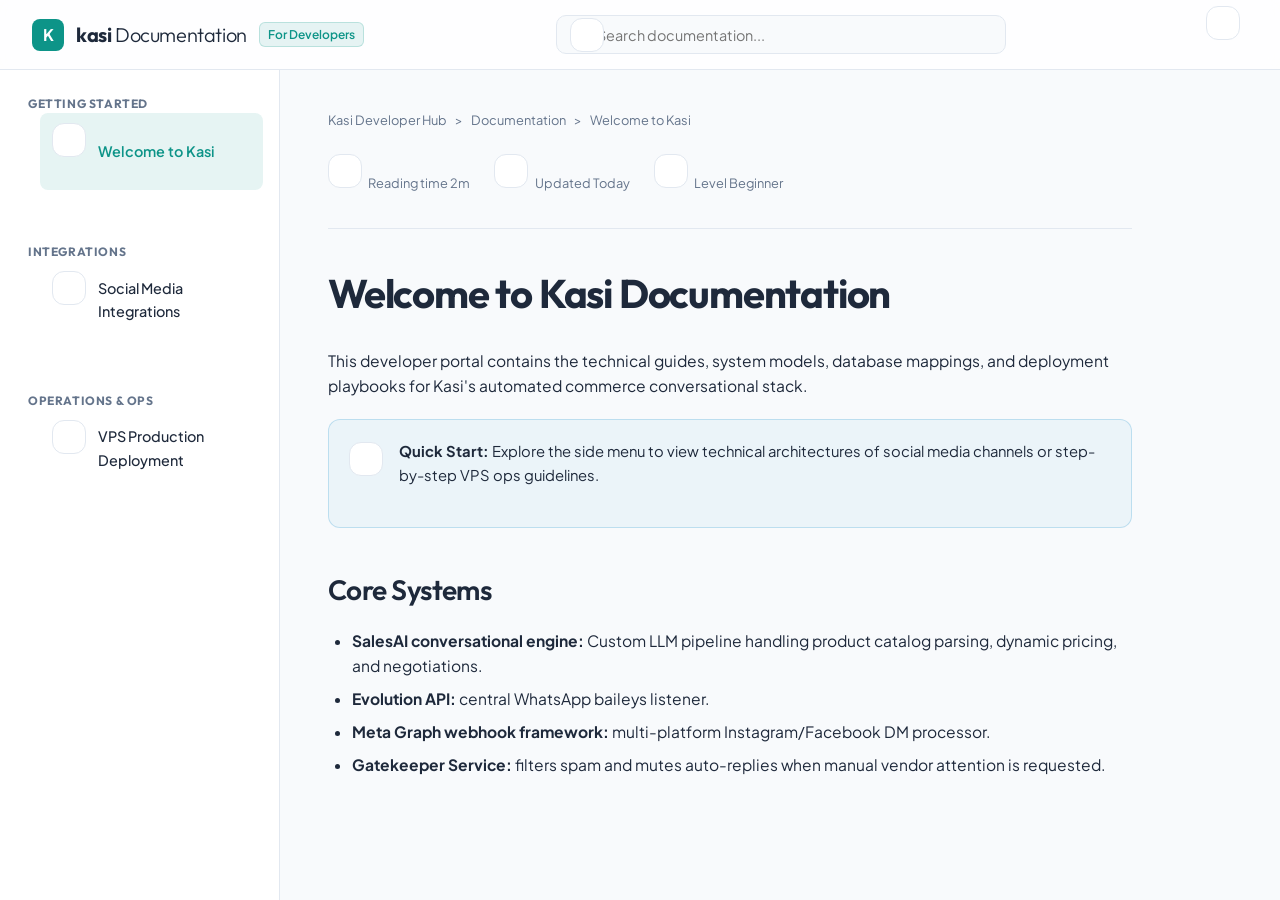
==== index.html @ 87c3fc47 "feat: initial commit of premium Playcart-style developer documentation portal" ====
<!DOCTYPE html>
<html lang="en" data-theme="light">
<head>
  <meta charset="UTF-8">
  <meta name="viewport" content="width=device-width, initial-scale=1.0">
  <title>Kasi Developer Documentation</title>
  <link rel="stylesheet" href="style.css">
</head>
<body>

  <!-- Header -->
  <header>
    <div class="header-left">
      <button id="menu-btn" class="menu-btn" aria-label="Toggle Menu">
        <svg xmlns="http://www.w3.org/2000/svg" width="24" height="24" viewBox="0 0 24 24" fill="none" stroke="currentColor" stroke-width="2" stroke-linecap="round" stroke-linejoin="round">
          <line x1="4" x2="20" y1="12" y2="12"/><line x1="4" x2="20" y1="6" y2="6"/><line x1="4" x2="20" y1="18" y2="18"/>
        </svg>
      </button>
      <div class="logo-icon">K</div>
      <span class="logo-text">kasi <span style="font-weight: 300;">Documentation</span></span>
      <span class="badge-dev">For Developers</span>
    </div>
    
    <div class="header-search">
      <svg class="search-icon" xmlns="http://www.w3.org/2000/svg" width="18" height="18" viewBox="0 0 24 24" fill="none" stroke="currentColor" stroke-width="2" stroke-linecap="round" stroke-linejoin="round">
        <circle cx="11" cy="11" r="8"/><path d="m21 21-4.3-4.3"/>
      </svg>
      <input type="text" id="search-input" class="search-input" placeholder="Search documentation...">
    </div>

    <div class="header-actions">
      <button id="theme-toggle" class="theme-toggle-btn" aria-label="Toggle Theme">
        <!-- Sun/Moon icon loaded by JS -->
      </button>
    </div>
  </header>

  <!-- Page Container -->
  <div class="page-container">
    
    <!-- Sidebar -->
    <aside id="sidebar" class="sidebar">
      <div>
        <div class="menu-section-title">Getting Started</div>
        <ul class="menu-list">
          <li>
            <a class="menu-item-link active" data-target="intro">
              <svg xmlns="http://www.w3.org/2000/svg" width="18" height="18" viewBox="0 0 24 24" fill="none" stroke="currentColor" stroke-width="2" stroke-linecap="round" stroke-linejoin="round">
                <path d="M4 19.5v-15A2.5 2.5 0 0 1 6.5 2H20v20H6.5a2.5 2.5 0 0 1-2.5-2.5Z"/>
                <path d="M6 6h10M6 10h10"/>
              </svg>
              <span>Welcome to Kasi</span>
            </a>
          </li>
        </ul>
      </div>

      <div>
        <div class="menu-section-title">Integrations</div>
        <ul class="menu-list">
          <li>
            <a class="menu-item-link" data-target="social-integration">
              <svg xmlns="http://www.w3.org/2000/svg" width="18" height="18" viewBox="0 0 24 24" fill="none" stroke="currentColor" stroke-width="2" stroke-linecap="round" stroke-linejoin="round">
                <path d="M21 16V8a2 2 0 0 0-1-1.73l-7-4a2 2 0 0 0-2 0l-7 4A2 2 0 0 0 3 8v8a2 2 0 0 0 1 1.73l7 4a2 2 0 0 0 2 0l7-4A2 2 0 0 0 21 16z"/>
                <polyline points="3.27 6.96 12 12.01 20.73 6.96"/>
                <line x1="12" x2="12" y1="22.08" y2="12"/>
              </svg>
              <span>Social Media Integrations</span>
            </a>
          </li>
        </ul>
      </div>

      <div>
        <div class="menu-section-title">Operations & Ops</div>
        <ul class="menu-list">
          <li>
            <a class="menu-item-link" data-target="vps-deployment">
              <svg xmlns="http://www.w3.org/2000/svg" width="18" height="18" viewBox="0 0 24 24" fill="none" stroke="currentColor" stroke-width="2" stroke-linecap="round" stroke-linejoin="round">
                <rect width="20" height="8" x="2" y="3" rx="2"/>
                <rect width="20" height="8" x="2" y="13" rx="2"/>
                <line x1="6" x2="6.01" y1="7" y2="7"/>
                <line x1="6" x2="6.01" y1="17" y2="17"/>
              </svg>
              <span>VPS Production Deployment</span>
            </a>
          </li>
        </ul>
      </div>
    </aside>

    <!-- Main Content -->
    <main class="main-content">
      <div class="breadcrumbs">
        <a href="#">Kasi Developer Hub</a>
        <span>&gt;</span>
        <a href="#">Documentation</a>
        <span>&gt;</span>
        <span id="current-section-breadcrumb">Welcome to Kasi</span>
      </div>

      <!-- Welcome Article -->
      <article id="intro" class="doc-article active">
        <div class="article-meta">
          <div class="meta-item">
            <svg xmlns="http://www.w3.org/2000/svg" width="14" height="14" viewBox="0 0 24 24" fill="none" stroke="currentColor" stroke-width="2" stroke-linecap="round" stroke-linejoin="round"><path d="M2 3h6a4 4 0 0 1 4 4v14a3 3 0 0 0-3-3H2z"/><path d="M22 3h-6a4 4 0 0 0-4 4v14a3 3 0 0 1 3-3h7z"/></svg>
            <span>Reading time 2m</span>
          </div>
          <div class="meta-item">
            <svg xmlns="http://www.w3.org/2000/svg" width="14" height="14" viewBox="0 0 24 24" fill="none" stroke="currentColor" stroke-width="2" stroke-linecap="round" stroke-linejoin="round"><rect width="18" height="18" x="3" y="4" rx="2" ry="2"/><line x1="16" x2="16" y1="2" y2="6"/><line x1="8" x2="8" y1="2" y2="6"/><line x1="3" x2="21" y1="10" y2="10"/></svg>
            <span>Updated Today</span>
          </div>
          <div class="meta-item">
            <svg xmlns="http://www.w3.org/2000/svg" width="14" height="14" viewBox="0 0 24 24" fill="none" stroke="currentColor" stroke-width="2" stroke-linecap="round" stroke-linejoin="round"><circle cx="12" cy="12" r="10"/><path d="m4.93 4.93 4.24 4.24"/></svg>
            <span>Level Beginner</span>
          </div>
        </div>

        <h1>Welcome to Kasi Documentation</h1>
        <p>This developer portal contains the technical guides, system models, database mappings, and deployment playbooks for Kasi's automated commerce conversational stack.</p>
        
        <div class="banner banner-info">
          <div class="banner-icon">
            <svg xmlns="http://www.w3.org/2000/svg" width="20" height="20" viewBox="0 0 24 24" fill="none" stroke="currentColor" stroke-width="2" stroke-linecap="round" stroke-linejoin="round"><circle cx="12" cy="12" r="10"/><path d="M12 16v-4"/><path d="M12 8h.01"/></svg>
          </div>
          <div>
            <strong>Quick Start:</strong> Explore the side menu to view technical architectures of social media channels or step-by-step VPS ops guidelines.
          </div>
        </div>

        <h2>Core Systems</h2>
        <ul>
          <li><strong>SalesAI conversational engine:</strong> Custom LLM pipeline handling product catalog parsing, dynamic pricing, and negotiations.</li>
          <li><strong>Evolution API:</strong> central WhatsApp baileys listener.</li>
          <li><strong>Meta Graph webhook framework:</strong> multi-platform Instagram/Facebook DM processor.</li>
          <li><strong>Gatekeeper Service:</strong> filters spam and mutes auto-replies when manual vendor attention is requested.</li>
        </ul>
      </article>

      <!-- Social Media Integrations Article -->
      <article id="social-integration" class="doc-article">
        <div class="article-meta">
          <div class="meta-item">
            <svg xmlns="http://www.w3.org/2000/svg" width="14" height="14" viewBox="0 0 24 24" fill="none" stroke="currentColor" stroke-width="2" stroke-linecap="round" stroke-linejoin="round"><path d="M2 3h6a4 4 0 0 1 4 4v14a3 3 0 0 0-3-3H2z"/><path d="M22 3h-6a4 4 0 0 0-4 4v14a3 3 0 0 1 3-3h7z"/></svg>
            <span>Reading time 8m</span>
          </div>
          <div class="meta-item">
            <svg xmlns="http://www.w3.org/2000/svg" width="14" height="14" viewBox="0 0 24 24" fill="none" stroke="currentColor" stroke-width="2" stroke-linecap="round" stroke-linejoin="round"><rect width="18" height="18" x="3" y="4" rx="2" ry="2"/><line x1="16" x2="16" y1="2" y2="6"/><line x1="8" x2="8" y1="2" y2="6"/><line x1="3" x2="21" y1="10" y2="10"/></svg>
            <span>Updated Today</span>
          </div>
          <div class="meta-item">
            <svg xmlns="http://www.w3.org/2000/svg" width="14" height="14" viewBox="0 0 24 24" fill="none" stroke="currentColor" stroke-width="2" stroke-linecap="round" stroke-linejoin="round"><circle cx="12" cy="12" r="10"/><path d="m4.93 4.93 4.24 4.24"/></svg>
            <span>Level Advanced</span>
          </div>
        </div>

        <h1>Kasi Social Media Integrations: Technical Guide</h1>
        <p>This section provides a detailed technical guide on how Kasi connects, authorizes, and handles multi-tenant messaging across WhatsApp, Telegram, Instagram, and Facebook Messenger.</p>
        
        <h2>1. Architectural Overview</h2>
        <p>Kasi’s social integrations are designed as a <strong>multi-tenant messaging router</strong>. We use a centralized database and unified API endpoints while isolating merchant data (products, rules, conversations) at runtime.</p>
        
        <h3>Core DB Model: <code>Integration</code></h3>
        <p>Every connected channel is stored in the <code>integrations</code> table:</p>
        <ul>
          <li><code>user_id</code>: Links the integration to a specific merchant.</li>
          <li><code>platform</code>: <code>'whatsapp'</code>, <code>'telegram'</code>, <code>'instagram'</code>, or <code>'facebook'</code>.</li>
          <li><code>instance_name</code>: The unique identifier representing the active session/account (e.g. Evolution API instance name, Telegram bot username, Meta Page ID, or Instagram Business Account ID).</li>
          <li><code>access_token</code>: Stores the API credentials (e.g. Meta Page Access Token or Telegram Bot Token).</li>
          <li><code>connection_status</code>: <code>'connected'</code>, <code>'pending'</code>, or <code>'disconnected'</code>.</li>
          <li><code>is_automated</code>: Boolean toggle to mute/unmute AI auto-replies.</li>
        </ul>

        <hr>

        <h2>2. Platform Breakdowns</h2>
        
        <h3>🟢 Channel A: WhatsApp Business (Evolution API)</h3>
        <p>WhatsApp integration is powered by the <strong>Evolution API</strong> (self-hosted external service running Node.js and the Baileys library).</p>
        
        <h4>Connection Flow</h4>
        <ol>
          <li><strong>Initiation:</strong> The merchant enters their phone number in Kasi Settings.</li>
          <li><strong>Instance Creation:</strong> The backend <code>POST /api/whatsapp/connect</code> sends a command to the Evolution API to provision a new isolated WhatsApp instance:
            <ul>
              <li><strong>Endpoint:</strong> <code>POST {EVOLUTION_API_URL}/instance/create</code></li>
              <li><strong>Webhook Subscription:</strong> The instance is initialized with the Kasi webhook URL (<code>{BASE_URL}/api/whatsapp/webhook</code>) registered to listen for <code>CONNECTION_UPDATE</code> and <code>MESSAGES_UPSERT</code>.</li>
            </ul>
          </li>
          <li><strong>Pairing Code Generation:</strong> The backend polls the Evolution API endpoint:<br>
            <code>GET {EVOLUTION_API_URL}/instance/connect/{instance_name}?number={phone_number}</code><br>
            This returns an 8-character pairing code (e.g., <code>ABCD-1234</code>).
          </li>
          <li><strong>Linkage:</strong> The merchant inputs this pairing code into their WhatsApp app under <strong>Linked Devices</strong> -&gt; **Link with Phone Number**.</li>
          <li><strong>Activation:</strong> The Evolution API triggers a <code>CONNECTION_UPDATE</code> webhook with status <code>'open'</code>. The backend captures this and updates the integration status in the DB to <code>connected</code>.</li>
        </ol>

        <h4>Webhook Message Flow (<code>POST /api/whatsapp/webhook</code>)</h4>
        <ul>
          <li><strong>Deduplication:</strong> Uses the <code>IdempotencyKey</code> table and memory cache (<code>PROCESSED_MESSAGES</code>) to prevent duplicate execution.</li>
          <li><strong>Audio Transcription:</strong> If the message is a voice note (<code>audioMessage</code>), Kasi calls the media API, sends it to <strong>OpenAI Whisper</strong> or <strong>Groq Whisper</strong> for transcription, and prepends <code>🎤 [Voice Note]:</code>.</li>
          <li><strong>Rider Delivery Interceptor:</strong> If the sender’s phone matches one of the vendor’s saved logistics riders, Kasi intercepts the chat. If the message says “Yes/Confirm”, it marks the invoice as “In Transit” and sends automatic notification updates to both the rider and customer.</li>
          <li><strong>AI Processing:</strong> Routes text/images to <code>SalesAI.process</code> and <code>SalesAI.process_image</code>.</li>
        </ul>

        <h3>🔵 Channel B: Telegram Bots</h3>
        <p>Telegram integrations use dedicated bots created via Telegram’s <code>@BotFather</code>.</p>
        
        <h4>Connection Flow</h4>
        <ol>
          <li><strong>Credential Entry:</strong> The merchant creates a bot on Telegram, obtains the Bot Token, and inputs it in Kasi Settings.</li>
          <li><strong>Webhook Registration:</strong> Kasi calls the Telegram API to set our webhook route for their bot:<br>
            <code>POST https://api.telegram.org/bot{token}/setWebhook?url={BASE_URL}/api/telegram/webhook/{token}</code>
          </li>
          <li><strong>Database Save:</strong> Saves the integration under platform <code>'telegram'</code> with `access_token = token`.</li>
        </ol>

        <h3>🟣 Channel C: Instagram Business DM & Facebook Messenger</h3>
        <p>Meta messaging channels are handled via a single Meta Developer App using the Graph API and OAuth.</p>
        
        <div class="banner banner-info">
          <div class="banner-icon">
            <svg xmlns="http://www.w3.org/2000/svg" width="20" height="20" viewBox="0 0 24 24" fill="none" stroke="currentColor" stroke-width="2" stroke-linecap="round" stroke-linejoin="round"><circle cx="12" cy="12" r="10"/><path d="M12 16v-4"/><path d="M12 8h.01"/></svg>
          </div>
          <div>
            <strong>Frictionless OAuth:</strong> Kasi utilizes the official Facebook Dialog to retrieve user permissions. Vendors select their page and linked Instagram account, redirect back to Kasi, and are fully connected automatically.
          </div>
        </div>

        <h4>Connection Flow (Frictionless OAuth)</h4>
        <ol>
          <li><strong>Authorization Request:</strong> The frontend redirects the user to Facebook’s OAuth URL:<br>
            <code>https://www.facebook.com/v21.0/dialog/oauth?client_id={APP_ID}&amp;redirect_uri={FRONTEND_URL}/settings&amp;scope=pages_show_list,pages_messaging,instagram_basic,instagram_manage_messages,pages_read_engagement&amp;response_type=code&amp;state={platform}</code>
          </li>
          <li><strong>Facebook Redirect:</strong> Once authorized, Facebook redirects the merchant back to Kasi Settings:<br>
            <code>https://usekasi.com/settings?code={auth_code}&amp;state={instagram|facebook}</code>
          </li>
          <li><strong>Code Exchange:</strong> The frontend grabs the <code>code</code> and calls:<br>
            <code>POST /api/meta/oauth/callback</code>
          </li>
          <li><strong>Token Exchange:</strong> Backend calls Meta API to exchange the authorization code for a User Access Token.</li>
          <li><strong>Page List Query:</strong> Backend calls <code>/me/accounts</code> to fetch Page ID and Page Access Tokens.</li>
          <li><strong>Account Resolution:</strong> Kasi links either the Facebook Page ID or Instagram Business Account ID based on the requested platform.</li>
        </ol>

        <h4>Webhook Message Flow (<code>POST /api/meta/webhook</code>)</h4>
        <ul>
          <li><strong>Signature Verification:</strong> Validates `x-hub-signature-256` using `META_APP_SECRET`.</li>
          <li><strong>Routing:</strong> Inspects `entry.messaging.recipient.id` (Page ID or Instagram Account ID) and queries `Integration` by `instance_name`.</li>
          <li><strong>Response Dispatch:</strong> Calls Meta Graph API to send the reply:<br>
            <code>POST https://graph.facebook.com/v21.0/me/messages?access_token={saved_page_access_token}</code>
          </li>
        </ul>
        
        <pre><code class="prism language-json">{
  "recipient": {"id": "sender_id"},
  "message": {"text": "AI response text here"}
}</code></pre>

        <hr>

        <h2>3. Environment Variables Settings</h2>
        <pre><code class="prism language-env"># Meta Graph API configuration
META_APP_ID=2200339807370917
META_APP_SECRET=a1ffb85471f2a414f66fbe03082c87c1
META_VERIFY_TOKEN=kasi_ai_meta_verify_token_2026

# Evolution API (WhatsApp) configuration
EVOLUTION_API_URL=http://localhost:8080
EVOLUTION_GLOBAL_API_KEY=kasi_secret_key_123

# General config
BASE_URL=https://api.usekasi.com</code></pre>
      </article>

      <!-- VPS Deployment Article -->
      <article id="vps-deployment" class="doc-article">
        <div class="article-meta">
          <div class="meta-item">
            <svg xmlns="http://www.w3.org/2000/svg" width="14" height="14" viewBox="0 0 24 24" fill="none" stroke="currentColor" stroke-width="2" stroke-linecap="round" stroke-linejoin="round"><path d="M2 3h6a4 4 0 0 1 4 4v14a3 3 0 0 0-3-3H2z"/><path d="M22 3h-6a4 4 0 0 0-4 4v14a3 3 0 0 1 3-3h7z"/></svg>
            <span>Reading time 5m</span>
          </div>
          <div class="meta-item">
            <svg xmlns="http://www.w3.org/2000/svg" width="14" height="14" viewBox="0 0 24 24" fill="none" stroke="currentColor" stroke-width="2" stroke-linecap="round" stroke-linejoin="round"><rect width="18" height="18" x="3" y="4" rx="2" ry="2"/><line x1="16" x2="16" y1="2" y2="6"/><line x1="8" x2="8" y1="2" y2="6"/><line x1="3" x2="21" y1="10" y2="10"/></svg>
            <span>Updated Today</span>
          </div>
          <div class="meta-item">
            <svg xmlns="http://www.w3.org/2000/svg" width="14" height="14" viewBox="0 0 24 24" fill="none" stroke="currentColor" stroke-width="2" stroke-linecap="round" stroke-linejoin="round"><circle cx="12" cy="12" r="10"/><path d="m4.93 4.93 4.24 4.24"/></svg>
            <span>Level Intermediate</span>
          </div>
        </div>

        <h1>Kasi AI Commerce Agent: VPS Production Deployment &amp; Migrations</h1>
        <p>This guide outlines the exact, command-by-command steps required to stage, commit, push, deploy, and rebuild Kasi on your Hostinger VPS.</p>
        
        <h2>1. Production Architecture Overview</h2>
        <p>Your live Hostinger VPS uses a containerized network. The database container (<code>kasi_db</code>) runs PostgreSQL on port <code>5432</code> and has <strong>no public port exposure</strong>. It is isolated inside the private Docker network (<code>kasi-network</code>).</p>
        
        <hr>

        <h2>Step 1: Git Staging & Pushing (Local Machine)</h2>
        <pre><code class="prism language-bash"># Check modified files
git status

# Stage all files
git add .

# Commit changes
git commit -m "feat: complete meta integration webhook"

# Push to GitHub
git push origin main</code></pre>

        <hr>

        <h2>Step 2: Code Pulling & Deploying (VPS)</h2>
        <pre><code class="prism language-bash"># SSH into your VPS
ssh root@169.254.0.1

# Navigate to backend directory
cd ~/kasi-backend

# Pull latest updates
git pull origin main

# Force-rebuild and recreate docker containers
docker compose up -d --build --force-recreate</code></pre>

        <div class="banner banner-warning">
          <div class="banner-icon">
            <svg xmlns="http://www.w3.org/2000/svg" width="20" height="20" viewBox="0 0 24 24" fill="none" stroke="currentColor" stroke-width="2" stroke-linecap="round" stroke-linejoin="round"><circle cx="12" cy="12" r="10"/><path d="m4.93 4.93 4.24 4.24"/></svg>
          </div>
          <div>
            <strong>Rebuild vs Recreate:</strong> The <code>--build</code> flag recompiles the Dockerfiles to fetch new python packages. The <code>--force-recreate</code> flag ensures all environment variables in <code>.env</code> are fully reloaded.
          </div>
        </div>

        <hr>

        <h2>Step 3: Database Migration Pipeline (VPS)</h2>
        <p>Migrations are executed inside the flask container:</p>
        <pre><code class="prism language-bash"># Standard upgrade
docker compose exec kasi-backend flask db upgrade

# Check active migration version
docker compose exec kasi-backend flask db current

# Stamp database to direct version if diverged
docker compose exec kasi-backend flask db stamp rcwknn8bhoai</code></pre>

        <hr>

        <h2>Step 4: Querying Live PostgreSQL Records Directly</h2>
        <pre><code class="prism language-bash"># Log in to database console
docker exec -it kasi_db psql -U kasi_user -d kasi_production</code></pre>
        
        <p>Useful commands:</p>
        <ul>
          <li><code>\dt</code> - list all tables</li>
          <li><code>SELECT id, business_name, kasi_credits FROM users;</code> - view credits</li>
          <li><code>\q</code> - exit postgres console</li>
        </ul>
      </article>
    </main>

  </div>

  <script src="app.js"></script>
</body>
</html>
---- style.css ----
@import url('https://fonts.googleapis.com/css2?family=Outfit:wght@300;400;500;600;700&family=Plus+Jakarta+Sans:wght@300;400;500;600;700&family=JetBrains+Mono:wght@400;500&display=swap');

:root {
  --primary-color: #0d9488; /* Teal-600 */
  --primary-hover: #0f766e; /* Teal-700 */
  --primary-light: rgba(13, 148, 136, 0.1);
  --bg-color: #f8fafc;
  --bg-card: #ffffff;
  --text-main: #1e293b;
  --text-muted: #64748b;
  --border-color: #e2e8f0;
  --font-sans: 'Plus Jakarta Sans', sans-serif;
  --font-heading: 'Outfit', sans-serif;
  --font-mono: 'JetBrains Mono', monospace;
  --shadow: 0 4px 6px -1px rgb(0 0 0 / 0.05), 0 2px 4px -2px rgb(0 0 0 / 0.05);
  --sidebar-w: 280px;
  --header-h: 70px;
  --accent-blue: #0284c7;
  --accent-yellow: #ca8a04;
  --bg-accent-blue: rgba(2, 132, 199, 0.05);
  --bg-accent-yellow: rgba(202, 138, 4, 0.05);
  --code-bg: #1e293b;
  --code-text: #f8fafc;
}

[data-theme="dark"] {
  --bg-color: #0b0f19;
  --bg-card: #111827;
  --text-main: #f1f5f9;
  --text-muted: #94a3b8;
  --border-color: #1e293b;
  --primary-light: rgba(13, 148, 136, 0.2);
  --shadow: 0 4px 6px -1px rgb(0 0 0 / 0.3), 0 2px 4px -2px rgb(0 0 0 / 0.3);
  --bg-accent-blue: rgba(2, 132, 199, 0.1);
  --bg-accent-yellow: rgba(202, 138, 4, 0.1);
  --code-bg: #030712;
}

* {
  box-sizing: border-box;
  margin: 0;
  padding: 0;
}

body {
  font-family: var(--font-sans);
  background-color: var(--bg-color);
  color: var(--text-main);
  line-height: 1.6;
  -webkit-font-smoothing: antialiased;
  transition: background-color 0.3s, color 0.3s;
}

/* Header */
header {
  position: fixed;
  top: 0;
  left: 0;
  width: 100%;
  height: var(--header-h);
  background-color: var(--bg-card);
  border-bottom: 1px solid var(--border-color);
  display: flex;
  align-items: center;
  justify-content: space-between;
  padding: 0 2rem;
  z-index: 100;
  backdrop-filter: blur(8px);
  background-color: rgba(255, 255, 255, 0.8);
}

[data-theme="dark"] header {
  background-color: rgba(17, 24, 39, 0.8);
}

.header-left {
  display: flex;
  align-items: center;
  gap: 0.75rem;
}

.logo-icon {
  width: 32px;
  height: 32px;
  background-color: var(--primary-color);
  border-radius: 8px;
  display: flex;
  align-items: center;
  justify-content: center;
  color: white;
  font-weight: bold;
}

.logo-text {
  font-family: var(--font-heading);
  font-size: 1.25rem;
  font-weight: 700;
  letter-spacing: -0.02em;
}

.badge-dev {
  background-color: var(--primary-light);
  color: var(--primary-color);
  padding: 0.15rem 0.5rem;
  border-radius: 6px;
  font-size: 0.75rem;
  font-weight: 600;
  border: 1px solid rgba(13, 148, 136, 0.2);
}

.header-search {
  position: relative;
  width: 450px;
  max-width: 100%;
}

.search-input {
  width: 100%;
  padding: 0.6rem 1rem 0.6rem 2.5rem;
  border-radius: 10px;
  border: 1px solid var(--border-color);
  background-color: var(--bg-color);
  color: var(--text-main);
  outline: none;
  font-family: var(--font-sans);
  font-size: 0.9rem;
  transition: all 0.3s;
}

.search-input:focus {
  border-color: var(--primary-color);
  box-shadow: 0 0 0 3px var(--primary-light);
}

.search-icon {
  position: absolute;
  left: 0.9rem;
  top: 50%;
  transform: translateY(-50%);
  color: var(--text-muted);
  pointer-events: none;
}

.header-actions {
  display: flex;
  align-items: center;
  gap: 1rem;
}

.theme-toggle-btn {
  background: none;
  border: none;
  color: var(--text-main);
  cursor: pointer;
  padding: 0.5rem;
  border-radius: 8px;
  transition: background-color 0.2s;
  display: flex;
  align-items: center;
  justify-content: center;
}

.theme-toggle-btn:hover {
  background-color: var(--border-color);
}

/* Page Container */
.page-container {
  display: flex;
  margin-top: var(--header-h);
  min-height: calc(100vh - var(--header-h));
}

/* Sidebar */
aside.sidebar {
  width: var(--sidebar-w);
  height: calc(100vh - var(--header-h));
  position: fixed;
  left: 0;
  top: var(--header-h);
  background-color: var(--bg-card);
  border-right: 1px solid var(--border-color);
  overflow-y: auto;
  padding: 1.5rem 1rem;
  display: flex;
  flex-direction: column;
  gap: 1.5rem;
}

.menu-section-title {
  font-family: var(--font-heading);
  text-transform: uppercase;
  font-size: 0.75rem;
  font-weight: 700;
  color: var(--text-muted);
  letter-spacing: 0.05em;
  padding-left: 0.75rem;
}

.menu-list {
  list-style: none;
  display: flex;
  flex-direction: column;
  gap: 0.25rem;
}

.menu-item-link {
  display: flex;
  align-items: center;
  gap: 0.75rem;
  padding: 0.6rem 0.75rem;
  border-radius: 8px;
  color: var(--text-main);
  text-decoration: none;
  font-size: 0.9rem;
  font-weight: 500;
  transition: all 0.2s;
  cursor: pointer;
}

.menu-item-link:hover {
  background-color: var(--bg-color);
  color: var(--primary-color);
}

.menu-item-link.active {
  background-color: var(--primary-light);
  color: var(--primary-color);
  font-weight: 600;
}

/* Main Content Area */
main.main-content {
  margin-left: var(--sidebar-w);
  flex: 1;
  padding: 2.5rem 3rem;
  max-width: 900px;
}

.breadcrumbs {
  display: flex;
  align-items: center;
  gap: 0.5rem;
  font-size: 0.8rem;
  color: var(--text-muted);
  margin-bottom: 1.5rem;
}

.breadcrumbs a {
  color: var(--text-muted);
  text-decoration: none;
}

.breadcrumbs a:hover {
  color: var(--primary-color);
}

/* Article Styling */
article.doc-article {
  display: none;
}

article.doc-article.active {
  display: block;
}

.article-meta {
  display: flex;
  align-items: center;
  gap: 1.5rem;
  font-size: 0.8rem;
  color: var(--text-muted);
  margin-bottom: 2rem;
  border-bottom: 1px solid var(--border-color);
  padding-bottom: 1rem;
}

.meta-item {
  display: flex;
  align-items: center;
  gap: 0.4rem;
}

h1 {
  font-family: var(--font-heading);
  font-size: 2.5rem;
  font-weight: 700;
  margin-bottom: 1.5rem;
  letter-spacing: -0.03em;
}

h2 {
  font-family: var(--font-heading);
  font-size: 1.75rem;
  font-weight: 600;
  margin: 2.5rem 0 1rem 0;
  letter-spacing: -0.02em;
}

h3 {
  font-family: var(--font-heading);
  font-size: 1.25rem;
  font-weight: 600;
  margin: 1.5rem 0 0.75rem 0;
}

h4 {
  font-family: var(--font-sans);
  font-size: 1rem;
  font-weight: 600;
  margin: 1rem 0 0.5rem 0;
  color: var(--primary-color);
}

p {
  margin-bottom: 1.25rem;
  color: var(--text-main);
  font-size: 0.975rem;
}

ul, ol {
  margin-bottom: 1.25rem;
  padding-left: 1.5rem;
}

li {
  margin-bottom: 0.5rem;
  font-size: 0.975rem;
}

hr {
  border: 0;
  height: 1px;
  background-color: var(--border-color);
  margin: 2.5rem 0;
}

/* Banners / Callouts */
.banner {
  display: flex;
  gap: 1rem;
  padding: 1.25rem;
  border-radius: 12px;
  margin-bottom: 1.5rem;
  border: 1px solid transparent;
  font-size: 0.925rem;
}

.banner-info {
  background-color: var(--bg-accent-blue);
  border-color: rgba(2, 132, 199, 0.2);
  color: var(--text-main);
}

.banner-info .banner-icon {
  color: var(--accent-blue);
}

.banner-warning {
  background-color: var(--bg-accent-yellow);
  border-color: rgba(202, 138, 4, 0.2);
  color: var(--text-main);
}

.banner-warning .banner-icon {
  color: var(--accent-yellow);
}

.banner-icon {
  flex-shrink: 0;
  margin-top: 2px;
}

/* Code Snippets */
pre {
  background-color: var(--code-bg);
  border-radius: 12px;
  padding: 1.25rem;
  overflow-x: auto;
  margin-bottom: 1.5rem;
  position: relative;
}

code {
  font-family: var(--font-mono);
  font-size: 0.875rem;
  color: #f1f5f9;
}

p code, li code {
  background-color: var(--primary-light);
  color: var(--primary-color);
  padding: 0.15rem 0.35rem;
  border-radius: 6px;
  font-family: var(--font-mono);
  font-size: 0.85rem;
  font-weight: 500;
  border: 1px solid rgba(13, 148, 136, 0.15);
}

.copy-btn {
  position: absolute;
  top: 0.75rem;
  right: 0.75rem;
  background: rgba(255, 255, 255, 0.1);
  border: none;
  border-radius: 6px;
  padding: 0.4rem;
  color: #94a3b8;
  cursor: pointer;
  transition: all 0.2s;
  opacity: 0;
}

pre:hover .copy-btn {
  opacity: 1;
}

.copy-btn:hover {
  background: rgba(255, 255, 255, 0.2);
  color: white;
}

/* Scrollbars */
::-webkit-scrollbar {
  width: 8px;
  height: 8px;
}

::-webkit-scrollbar-track {
  background: var(--bg-color);
}

::-webkit-scrollbar-thumb {
  background: var(--border-color);
  border-radius: 4px;
}

::-webkit-scrollbar-thumb:hover {
  background: var(--text-muted);
}

/* Mermaid SVG fixes */
svg {
  background-color: var(--bg-card);
  border: 1px solid var(--border-color);
  border-radius: 12px;
  padding: 1rem;
  margin-bottom: 1.5rem;
}

/* Mobile responsive menu */
.menu-btn {
  display: none;
  background: none;
  border: none;
  color: var(--text-main);
  cursor: pointer;
  padding: 0.5rem;
  border-radius: 8px;
}

@media (max-width: 900px) {
  .menu-btn {
    display: block;
  }
  
  header {
    padding: 0 1rem;
  }
  
  .header-search {
    display: none; /* Hide search in header, add it in mobile sidebar/landing */
  }
  
  aside.sidebar {
    transform: translateX(-100%);
    transition: transform 0.3s;
    width: 260px;
    z-index: 200;
  }
  
  aside.sidebar.open {
    transform: translateX(0);
  }
  
  main.main-content {
    margin-left: 0;
    padding: 1.5rem;
  }
}
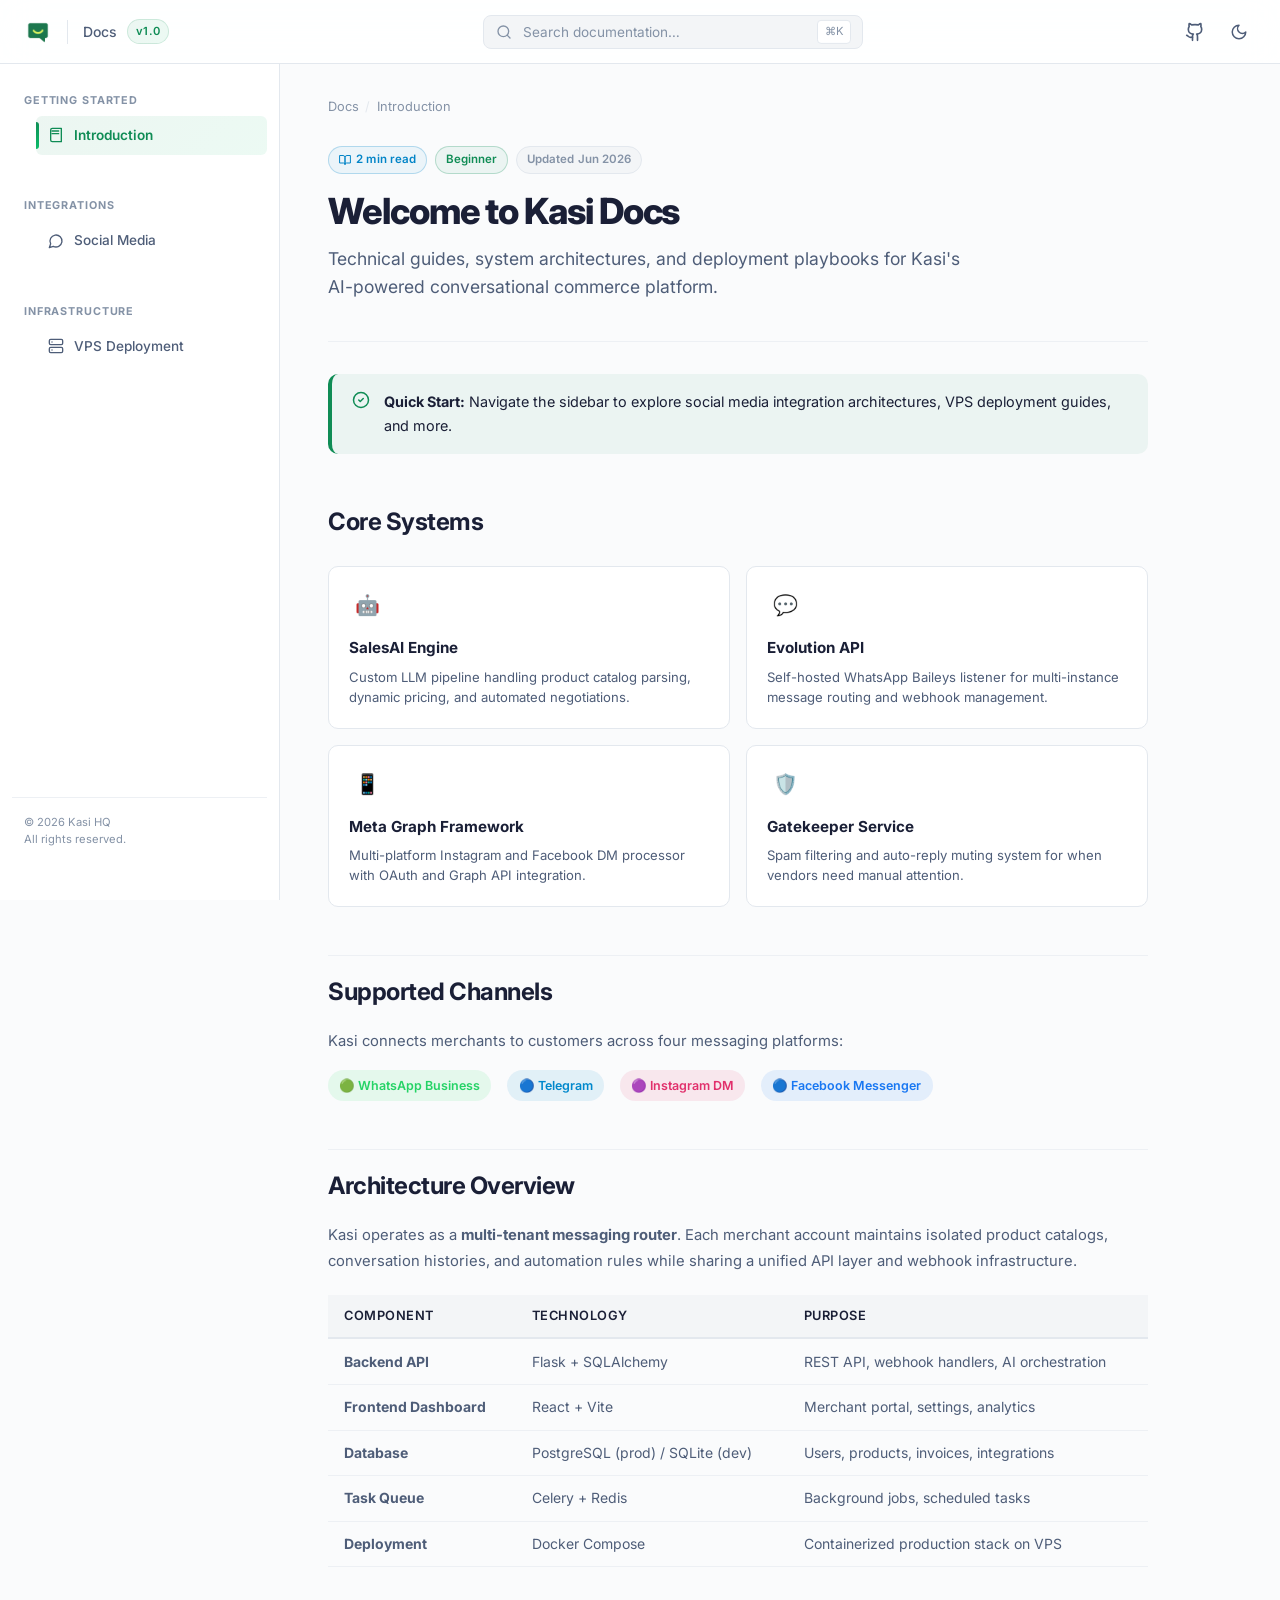
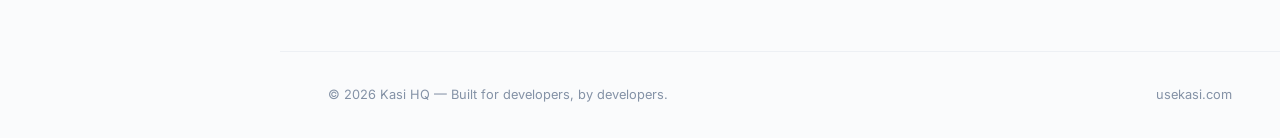
==== commit 0b268228: "docs page updated" ====
--- a/index.html
+++ b/index.html
@@ -4,6 +4,19 @@
   <meta charset="UTF-8">
   <meta name="viewport" content="width=device-width, initial-scale=1.0">
   <title>Kasi Developer Documentation</title>
+  <meta name="description" content="Technical documentation for Kasi's AI-powered commerce platform. Integration guides, deployment playbooks, and architecture references.">
+  <meta name="theme-color" content="#0F8C55">
+
+  <!-- Favicon -->
+  <link rel="icon" type="image/png" href="kasi.png">
+  <link rel="apple-touch-icon" href="kasi.png">
+
+  <!-- Open Graph -->
+  <meta property="og:title" content="Kasi Developer Documentation">
+  <meta property="og:description" content="Technical documentation for Kasi's AI-powered commerce platform.">
+  <meta property="og:type" content="website">
+  <meta property="og:url" content="https://docs.usekasi.com">
+
   <link rel="stylesheet" href="style.css">
 </head>
 <body>
@@ -12,300 +25,432 @@
   <header>
     <div class="header-left">
       <button id="menu-btn" class="menu-btn" aria-label="Toggle Menu">
-        <svg xmlns="http://www.w3.org/2000/svg" width="24" height="24" viewBox="0 0 24 24" fill="none" stroke="currentColor" stroke-width="2" stroke-linecap="round" stroke-linejoin="round">
+        <svg xmlns="http://www.w3.org/2000/svg" width="22" height="22" viewBox="0 0 24 24" fill="none" stroke="currentColor" stroke-width="2" stroke-linecap="round" stroke-linejoin="round">
           <line x1="4" x2="20" y1="12" y2="12"/><line x1="4" x2="20" y1="6" y2="6"/><line x1="4" x2="20" y1="18" y2="18"/>
         </svg>
       </button>
-      <div class="logo-icon">K</div>
-      <span class="logo-text">kasi <span style="font-weight: 300;">Documentation</span></span>
-      <span class="badge-dev">For Developers</span>
+      <a href="#" class="header-logo" id="logo-home">
+        <img src="kasi.png" alt="Kasi" class="logo-icon">
+        <img src="kasi.png" alt="Kasi" class="logo-wordmark">
+      </a>
+      <div class="header-divider"></div>
+      <span class="header-label">Docs</span>
+      <span class="badge-version">v1.0</span>
     </div>
     
     <div class="header-search">
-      <svg class="search-icon" xmlns="http://www.w3.org/2000/svg" width="18" height="18" viewBox="0 0 24 24" fill="none" stroke="currentColor" stroke-width="2" stroke-linecap="round" stroke-linejoin="round">
+      <svg class="search-icon" xmlns="http://www.w3.org/2000/svg" width="16" height="16" viewBox="0 0 24 24" fill="none" stroke="currentColor" stroke-width="2" stroke-linecap="round" stroke-linejoin="round">
         <circle cx="11" cy="11" r="8"/><path d="m21 21-4.3-4.3"/>
       </svg>
-      <input type="text" id="search-input" class="search-input" placeholder="Search documentation...">
+      <input type="text" id="search-input" class="search-input" placeholder="Search documentation…">
+      <span class="search-shortcut">⌘K</span>
     </div>
 
     <div class="header-actions">
-      <button id="theme-toggle" class="theme-toggle-btn" aria-label="Toggle Theme">
-        <!-- Sun/Moon icon loaded by JS -->
-      </button>
+      <a href="https://github.com/KasiHQ" target="_blank" rel="noopener" class="github-link icon-btn" aria-label="GitHub">
+        <svg xmlns="http://www.w3.org/2000/svg" width="20" height="20" viewBox="0 0 24 24" fill="none" stroke="currentColor" stroke-width="2" stroke-linecap="round" stroke-linejoin="round">
+          <path d="M15 22v-4a4.8 4.8 0 0 0-1-3.5c3 0 6-2 6-5.5.08-1.25-.27-2.48-1-3.5.28-1.15.28-2.35 0-3.5 0 0-1 0-3 1.5-2.64-.5-5.36-.5-8 0C6 2 5 2 5 2c-.3 1.15-.3 2.35 0 3.5A5.403 5.403 0 0 0 4 9c0 3.5 3 5.5 6 5.5-.39.49-.68 1.05-.85 1.65-.17.6-.22 1.23-.15 1.85v4"/>
+          <path d="M9 18c-4.51 2-5-2-7-2"/>
+        </svg>
+      </a>
+      <button id="theme-toggle" class="icon-btn" aria-label="Toggle Theme"></button>
     </div>
   </header>
+
+  <!-- Mobile Overlay -->
+  <div id="sidebar-overlay" class="sidebar-overlay"></div>
 
   <!-- Page Container -->
   <div class="page-container">
     
     <!-- Sidebar -->
     <aside id="sidebar" class="sidebar">
-      <div>
-        <div class="menu-section-title">Getting Started</div>
+      <div class="sidebar-section">
+        <div class="sidebar-section-title">Getting Started</div>
         <ul class="menu-list">
           <li>
             <a class="menu-item-link active" data-target="intro">
-              <svg xmlns="http://www.w3.org/2000/svg" width="18" height="18" viewBox="0 0 24 24" fill="none" stroke="currentColor" stroke-width="2" stroke-linecap="round" stroke-linejoin="round">
-                <path d="M4 19.5v-15A2.5 2.5 0 0 1 6.5 2H20v20H6.5a2.5 2.5 0 0 1-2.5-2.5Z"/>
-                <path d="M6 6h10M6 10h10"/>
+              <svg xmlns="http://www.w3.org/2000/svg" width="16" height="16" viewBox="0 0 24 24" fill="none" stroke="currentColor" stroke-width="2" stroke-linecap="round" stroke-linejoin="round">
+                <path d="M4 19.5v-15A2.5 2.5 0 0 1 6.5 2H20v20H6.5a2.5 2.5 0 0 1-2.5-2.5Z"/><path d="M6 6h10M6 10h10"/>
               </svg>
-              <span>Welcome to Kasi</span>
+              <span>Introduction</span>
             </a>
           </li>
         </ul>
       </div>
 
-      <div>
-        <div class="menu-section-title">Integrations</div>
+      <div class="sidebar-section">
+        <div class="sidebar-section-title">Integrations</div>
         <ul class="menu-list">
           <li>
             <a class="menu-item-link" data-target="social-integration">
-              <svg xmlns="http://www.w3.org/2000/svg" width="18" height="18" viewBox="0 0 24 24" fill="none" stroke="currentColor" stroke-width="2" stroke-linecap="round" stroke-linejoin="round">
-                <path d="M21 16V8a2 2 0 0 0-1-1.73l-7-4a2 2 0 0 0-2 0l-7 4A2 2 0 0 0 3 8v8a2 2 0 0 0 1 1.73l7 4a2 2 0 0 0 2 0l7-4A2 2 0 0 0 21 16z"/>
-                <polyline points="3.27 6.96 12 12.01 20.73 6.96"/>
-                <line x1="12" x2="12" y1="22.08" y2="12"/>
+              <svg xmlns="http://www.w3.org/2000/svg" width="16" height="16" viewBox="0 0 24 24" fill="none" stroke="currentColor" stroke-width="2" stroke-linecap="round" stroke-linejoin="round">
+                <path d="M7.9 20A9 9 0 1 0 4 16.1L2 22Z"/>
               </svg>
-              <span>Social Media Integrations</span>
+              <span>Social Media</span>
             </a>
           </li>
         </ul>
       </div>
 
-      <div>
-        <div class="menu-section-title">Operations & Ops</div>
+      <div class="sidebar-section">
+        <div class="sidebar-section-title">Infrastructure</div>
         <ul class="menu-list">
           <li>
             <a class="menu-item-link" data-target="vps-deployment">
-              <svg xmlns="http://www.w3.org/2000/svg" width="18" height="18" viewBox="0 0 24 24" fill="none" stroke="currentColor" stroke-width="2" stroke-linecap="round" stroke-linejoin="round">
-                <rect width="20" height="8" x="2" y="3" rx="2"/>
-                <rect width="20" height="8" x="2" y="13" rx="2"/>
-                <line x1="6" x2="6.01" y1="7" y2="7"/>
-                <line x1="6" x2="6.01" y1="17" y2="17"/>
+              <svg xmlns="http://www.w3.org/2000/svg" width="16" height="16" viewBox="0 0 24 24" fill="none" stroke="currentColor" stroke-width="2" stroke-linecap="round" stroke-linejoin="round">
+                <rect width="20" height="8" x="2" y="2" rx="2" ry="2"/><rect width="20" height="8" x="2" y="14" rx="2" ry="2"/>
+                <line x1="6" x2="6.01" y1="6" y2="6"/><line x1="6" x2="6.01" y1="18" y2="18"/>
               </svg>
-              <span>VPS Production Deployment</span>
+              <span>VPS Deployment</span>
             </a>
           </li>
         </ul>
+      </div>
+
+      <!-- Add new sidebar sections here -->
+      <!-- 
+      <div class="sidebar-section">
+        <div class="sidebar-section-title">New Section</div>
+        <ul class="menu-list">
+          <li>
+            <a class="menu-item-link" data-target="new-article-id">
+              <svg>...</svg>
+              <span>New Page Title</span>
+            </a>
+          </li>
+        </ul>
+      </div>
+      -->
+
+      <div class="sidebar-footer">
+        <p class="sidebar-footer-text">© 2026 Kasi HQ<br>All rights reserved.</p>
       </div>
     </aside>
 
     <!-- Main Content -->
     <main class="main-content">
       <div class="breadcrumbs">
-        <a href="#">Kasi Developer Hub</a>
-        <span>&gt;</span>
-        <a href="#">Documentation</a>
-        <span>&gt;</span>
-        <span id="current-section-breadcrumb">Welcome to Kasi</span>
+        <a href="#">Docs</a>
+        <span class="separator">/</span>
+        <span id="current-section-breadcrumb">Introduction</span>
       </div>
 
-      <!-- Welcome Article -->
+      <!-- ===============================  -->
+      <!-- ARTICLE: Introduction            -->
+      <!-- ===============================  -->
       <article id="intro" class="doc-article active">
-        <div class="article-meta">
-          <div class="meta-item">
-            <svg xmlns="http://www.w3.org/2000/svg" width="14" height="14" viewBox="0 0 24 24" fill="none" stroke="currentColor" stroke-width="2" stroke-linecap="round" stroke-linejoin="round"><path d="M2 3h6a4 4 0 0 1 4 4v14a3 3 0 0 0-3-3H2z"/><path d="M22 3h-6a4 4 0 0 0-4 4v14a3 3 0 0 1 3-3h7z"/></svg>
-            <span>Reading time 2m</span>
-          </div>
-          <div class="meta-item">
-            <svg xmlns="http://www.w3.org/2000/svg" width="14" height="14" viewBox="0 0 24 24" fill="none" stroke="currentColor" stroke-width="2" stroke-linecap="round" stroke-linejoin="round"><rect width="18" height="18" x="3" y="4" rx="2" ry="2"/><line x1="16" x2="16" y1="2" y2="6"/><line x1="8" x2="8" y1="2" y2="6"/><line x1="3" x2="21" y1="10" y2="10"/></svg>
-            <span>Updated Today</span>
-          </div>
-          <div class="meta-item">
-            <svg xmlns="http://www.w3.org/2000/svg" width="14" height="14" viewBox="0 0 24 24" fill="none" stroke="currentColor" stroke-width="2" stroke-linecap="round" stroke-linejoin="round"><circle cx="12" cy="12" r="10"/><path d="m4.93 4.93 4.24 4.24"/></svg>
-            <span>Level Beginner</span>
-          </div>
-        </div>
-
-        <h1>Welcome to Kasi Documentation</h1>
-        <p>This developer portal contains the technical guides, system models, database mappings, and deployment playbooks for Kasi's automated commerce conversational stack.</p>
+        <div class="article-header">
+          <div class="article-badges">
+            <span class="article-badge badge-reading">
+              <svg xmlns="http://www.w3.org/2000/svg" width="12" height="12" viewBox="0 0 24 24" fill="none" stroke="currentColor" stroke-width="2" stroke-linecap="round" stroke-linejoin="round"><path d="M2 3h6a4 4 0 0 1 4 4v14a3 3 0 0 0-3-3H2z"/><path d="M22 3h-6a4 4 0 0 0-4 4v14a3 3 0 0 1 3-3h7z"/></svg>
+              2 min read
+            </span>
+            <span class="article-badge badge-level-beginner">Beginner</span>
+            <span class="article-badge badge-updated">Updated Jun 2026</span>
+          </div>
+          <h1>Welcome to Kasi Docs</h1>
+          <p class="article-description">Technical guides, system architectures, and deployment playbooks for Kasi's AI-powered conversational commerce platform.</p>
+        </div>
+
+        <div class="banner banner-tip">
+          <div class="banner-icon">
+            <svg xmlns="http://www.w3.org/2000/svg" width="18" height="18" viewBox="0 0 24 24" fill="none" stroke="currentColor" stroke-width="2" stroke-linecap="round" stroke-linejoin="round"><path d="M12 22c5.523 0 10-4.477 10-10S17.523 2 12 2 2 6.477 2 12s4.477 10 10 10z"/><path d="m9 12 2 2 4-4"/></svg>
+          </div>
+          <div>
+            <strong>Quick Start:</strong> Navigate the sidebar to explore social media integration architectures, VPS deployment guides, and more.
+          </div>
+        </div>
+
+        <h2>Core Systems</h2>
+        <div class="feature-grid">
+          <div class="feature-card">
+            <div class="feature-card-icon">🤖</div>
+            <h3>SalesAI Engine</h3>
+            <p>Custom LLM pipeline handling product catalog parsing, dynamic pricing, and automated negotiations.</p>
+          </div>
+          <div class="feature-card">
+            <div class="feature-card-icon">💬</div>
+            <h3>Evolution API</h3>
+            <p>Self-hosted WhatsApp Baileys listener for multi-instance message routing and webhook management.</p>
+          </div>
+          <div class="feature-card">
+            <div class="feature-card-icon">📱</div>
+            <h3>Meta Graph Framework</h3>
+            <p>Multi-platform Instagram and Facebook DM processor with OAuth and Graph API integration.</p>
+          </div>
+          <div class="feature-card">
+            <div class="feature-card-icon">🛡️</div>
+            <h3>Gatekeeper Service</h3>
+            <p>Spam filtering and auto-reply muting system for when vendors need manual attention.</p>
+          </div>
+        </div>
+
+        <h2>Supported Channels</h2>
+        <p>Kasi connects merchants to customers across four messaging platforms:</p>
+        <div style="display: flex; flex-wrap: wrap; gap: 0.5rem; margin-bottom: 1.5rem;">
+          <span class="platform-badge platform-whatsapp">🟢 WhatsApp Business</span>
+          <span class="platform-badge platform-telegram">🔵 Telegram</span>
+          <span class="platform-badge platform-instagram">🟣 Instagram DM</span>
+          <span class="platform-badge platform-facebook">🔵 Facebook Messenger</span>
+        </div>
+
+        <h2>Architecture Overview</h2>
+        <p>Kasi operates as a <strong>multi-tenant messaging router</strong>. Each merchant account maintains isolated product catalogs, conversation histories, and automation rules while sharing a unified API layer and webhook infrastructure.</p>
         
-        <div class="banner banner-info">
-          <div class="banner-icon">
-            <svg xmlns="http://www.w3.org/2000/svg" width="20" height="20" viewBox="0 0 24 24" fill="none" stroke="currentColor" stroke-width="2" stroke-linecap="round" stroke-linejoin="round"><circle cx="12" cy="12" r="10"/><path d="M12 16v-4"/><path d="M12 8h.01"/></svg>
-          </div>
-          <div>
-            <strong>Quick Start:</strong> Explore the side menu to view technical architectures of social media channels or step-by-step VPS ops guidelines.
-          </div>
-        </div>
-
-        <h2>Core Systems</h2>
-        <ul>
-          <li><strong>SalesAI conversational engine:</strong> Custom LLM pipeline handling product catalog parsing, dynamic pricing, and negotiations.</li>
-          <li><strong>Evolution API:</strong> central WhatsApp baileys listener.</li>
-          <li><strong>Meta Graph webhook framework:</strong> multi-platform Instagram/Facebook DM processor.</li>
-          <li><strong>Gatekeeper Service:</strong> filters spam and mutes auto-replies when manual vendor attention is requested.</li>
-        </ul>
+        <table>
+          <thead>
+            <tr>
+              <th>Component</th>
+              <th>Technology</th>
+              <th>Purpose</th>
+            </tr>
+          </thead>
+          <tbody>
+            <tr>
+              <td><strong>Backend API</strong></td>
+              <td>Flask + SQLAlchemy</td>
+              <td>REST API, webhook handlers, AI orchestration</td>
+            </tr>
+            <tr>
+              <td><strong>Frontend Dashboard</strong></td>
+              <td>React + Vite</td>
+              <td>Merchant portal, settings, analytics</td>
+            </tr>
+            <tr>
+              <td><strong>Database</strong></td>
+              <td>PostgreSQL (prod) / SQLite (dev)</td>
+              <td>Users, products, invoices, integrations</td>
+            </tr>
+            <tr>
+              <td><strong>Task Queue</strong></td>
+              <td>Celery + Redis</td>
+              <td>Background jobs, scheduled tasks</td>
+            </tr>
+            <tr>
+              <td><strong>Deployment</strong></td>
+              <td>Docker Compose</td>
+              <td>Containerized production stack on VPS</td>
+            </tr>
+          </tbody>
+        </table>
       </article>
 
-      <!-- Social Media Integrations Article -->
+      <!-- ===============================  -->
+      <!-- ARTICLE: Social Media Integration -->
+      <!-- ===============================  -->
       <article id="social-integration" class="doc-article">
-        <div class="article-meta">
-          <div class="meta-item">
-            <svg xmlns="http://www.w3.org/2000/svg" width="14" height="14" viewBox="0 0 24 24" fill="none" stroke="currentColor" stroke-width="2" stroke-linecap="round" stroke-linejoin="round"><path d="M2 3h6a4 4 0 0 1 4 4v14a3 3 0 0 0-3-3H2z"/><path d="M22 3h-6a4 4 0 0 0-4 4v14a3 3 0 0 1 3-3h7z"/></svg>
-            <span>Reading time 8m</span>
-          </div>
-          <div class="meta-item">
-            <svg xmlns="http://www.w3.org/2000/svg" width="14" height="14" viewBox="0 0 24 24" fill="none" stroke="currentColor" stroke-width="2" stroke-linecap="round" stroke-linejoin="round"><rect width="18" height="18" x="3" y="4" rx="2" ry="2"/><line x1="16" x2="16" y1="2" y2="6"/><line x1="8" x2="8" y1="2" y2="6"/><line x1="3" x2="21" y1="10" y2="10"/></svg>
-            <span>Updated Today</span>
-          </div>
-          <div class="meta-item">
-            <svg xmlns="http://www.w3.org/2000/svg" width="14" height="14" viewBox="0 0 24 24" fill="none" stroke="currentColor" stroke-width="2" stroke-linecap="round" stroke-linejoin="round"><circle cx="12" cy="12" r="10"/><path d="m4.93 4.93 4.24 4.24"/></svg>
-            <span>Level Advanced</span>
-          </div>
-        </div>
-
-        <h1>Kasi Social Media Integrations: Technical Guide</h1>
-        <p>This section provides a detailed technical guide on how Kasi connects, authorizes, and handles multi-tenant messaging across WhatsApp, Telegram, Instagram, and Facebook Messenger.</p>
-        
-        <h2>1. Architectural Overview</h2>
-        <p>Kasi’s social integrations are designed as a <strong>multi-tenant messaging router</strong>. We use a centralized database and unified API endpoints while isolating merchant data (products, rules, conversations) at runtime.</p>
-        
+        <div class="article-header">
+          <div class="article-badges">
+            <span class="article-badge badge-reading">
+              <svg xmlns="http://www.w3.org/2000/svg" width="12" height="12" viewBox="0 0 24 24" fill="none" stroke="currentColor" stroke-width="2" stroke-linecap="round" stroke-linejoin="round"><path d="M2 3h6a4 4 0 0 1 4 4v14a3 3 0 0 0-3-3H2z"/><path d="M22 3h-6a4 4 0 0 0-4 4v14a3 3 0 0 1 3-3h7z"/></svg>
+              8 min read
+            </span>
+            <span class="article-badge badge-level-advanced">Advanced</span>
+            <span class="article-badge badge-updated">Updated Jun 2026</span>
+          </div>
+          <h1>Social Media Integrations</h1>
+          <p class="article-description">Technical guide for how Kasi connects, authorizes, and handles multi-tenant messaging across WhatsApp, Telegram, Instagram, and Facebook Messenger.</p>
+        </div>
+
+        <h2>1. Data Model</h2>
         <h3>Core DB Model: <code>Integration</code></h3>
         <p>Every connected channel is stored in the <code>integrations</code> table:</p>
-        <ul>
-          <li><code>user_id</code>: Links the integration to a specific merchant.</li>
-          <li><code>platform</code>: <code>'whatsapp'</code>, <code>'telegram'</code>, <code>'instagram'</code>, or <code>'facebook'</code>.</li>
-          <li><code>instance_name</code>: The unique identifier representing the active session/account (e.g. Evolution API instance name, Telegram bot username, Meta Page ID, or Instagram Business Account ID).</li>
-          <li><code>access_token</code>: Stores the API credentials (e.g. Meta Page Access Token or Telegram Bot Token).</li>
-          <li><code>connection_status</code>: <code>'connected'</code>, <code>'pending'</code>, or <code>'disconnected'</code>.</li>
-          <li><code>is_automated</code>: Boolean toggle to mute/unmute AI auto-replies.</li>
-        </ul>
+        <table>
+          <thead>
+            <tr><th>Column</th><th>Type</th><th>Description</th></tr>
+          </thead>
+          <tbody>
+            <tr><td><code>user_id</code></td><td>Integer FK</td><td>Links integration to a specific merchant</td></tr>
+            <tr><td><code>platform</code></td><td>String</td><td><code>'whatsapp'</code>, <code>'telegram'</code>, <code>'instagram'</code>, or <code>'facebook'</code></td></tr>
+            <tr><td><code>instance_name</code></td><td>String</td><td>Unique session/account identifier (e.g. Evolution instance name, Page ID, IG Business Account ID)</td></tr>
+            <tr><td><code>access_token</code></td><td>String</td><td>API credentials (Meta PAT, Telegram Bot Token)</td></tr>
+            <tr><td><code>connection_status</code></td><td>String</td><td><code>'connected'</code>, <code>'pending'</code>, or <code>'disconnected'</code></td></tr>
+            <tr><td><code>is_automated</code></td><td>Boolean</td><td>Toggle to mute/unmute AI auto-replies</td></tr>
+          </tbody>
+        </table>
 
         <hr>
 
         <h2>2. Platform Breakdowns</h2>
         
-        <h3>🟢 Channel A: WhatsApp Business (Evolution API)</h3>
-        <p>WhatsApp integration is powered by the <strong>Evolution API</strong> (self-hosted external service running Node.js and the Baileys library).</p>
+        <h3>🟢 Channel A — WhatsApp Business (Evolution API)</h3>
+        <p>WhatsApp integration is powered by the <strong>Evolution API</strong> (self-hosted service running Node.js + Baileys library).</p>
         
         <h4>Connection Flow</h4>
         <ol>
-          <li><strong>Initiation:</strong> The merchant enters their phone number in Kasi Settings.</li>
-          <li><strong>Instance Creation:</strong> The backend <code>POST /api/whatsapp/connect</code> sends a command to the Evolution API to provision a new isolated WhatsApp instance:
+          <li><strong>Initiation:</strong> Merchant enters their phone number in Kasi Settings.</li>
+          <li><strong>Instance Creation:</strong> Backend <code>POST /api/whatsapp/connect</code> provisions a new WhatsApp instance via Evolution API:
             <ul>
               <li><strong>Endpoint:</strong> <code>POST {EVOLUTION_API_URL}/instance/create</code></li>
-              <li><strong>Webhook Subscription:</strong> The instance is initialized with the Kasi webhook URL (<code>{BASE_URL}/api/whatsapp/webhook</code>) registered to listen for <code>CONNECTION_UPDATE</code> and <code>MESSAGES_UPSERT</code>.</li>
+              <li><strong>Webhook Subscription:</strong> Instance registers <code>{BASE_URL}/api/whatsapp/webhook</code> for <code>CONNECTION_UPDATE</code> and <code>MESSAGES_UPSERT</code> events.</li>
             </ul>
           </li>
-          <li><strong>Pairing Code Generation:</strong> The backend polls the Evolution API endpoint:<br>
-            <code>GET {EVOLUTION_API_URL}/instance/connect/{instance_name}?number={phone_number}</code><br>
-            This returns an 8-character pairing code (e.g., <code>ABCD-1234</code>).
-          </li>
-          <li><strong>Linkage:</strong> The merchant inputs this pairing code into their WhatsApp app under <strong>Linked Devices</strong> -&gt; **Link with Phone Number**.</li>
-          <li><strong>Activation:</strong> The Evolution API triggers a <code>CONNECTION_UPDATE</code> webhook with status <code>'open'</code>. The backend captures this and updates the integration status in the DB to <code>connected</code>.</li>
+          <li><strong>Pairing Code:</strong> Backend polls:<br>
+            <code>GET {EVOLUTION_API_URL}/instance/connect/{instance_name}?number={phone}</code><br>
+            Returns an 8-character code (e.g. <code>ABCD-1234</code>).
+          </li>
+          <li><strong>Linkage:</strong> Merchant inputs code in WhatsApp → <strong>Linked Devices</strong> → <strong>Link with Phone Number</strong>.</li>
+          <li><strong>Activation:</strong> Evolution API fires <code>CONNECTION_UPDATE</code> with status <code>'open'</code>. Backend updates integration to <code>connected</code>.</li>
         </ol>
 
-        <h4>Webhook Message Flow (<code>POST /api/whatsapp/webhook</code>)</h4>
+        <h4>Webhook Message Flow</h4>
+        <p><code>POST /api/whatsapp/webhook</code></p>
         <ul>
-          <li><strong>Deduplication:</strong> Uses the <code>IdempotencyKey</code> table and memory cache (<code>PROCESSED_MESSAGES</code>) to prevent duplicate execution.</li>
-          <li><strong>Audio Transcription:</strong> If the message is a voice note (<code>audioMessage</code>), Kasi calls the media API, sends it to <strong>OpenAI Whisper</strong> or <strong>Groq Whisper</strong> for transcription, and prepends <code>🎤 [Voice Note]:</code>.</li>
-          <li><strong>Rider Delivery Interceptor:</strong> If the sender’s phone matches one of the vendor’s saved logistics riders, Kasi intercepts the chat. If the message says “Yes/Confirm”, it marks the invoice as “In Transit” and sends automatic notification updates to both the rider and customer.</li>
-          <li><strong>AI Processing:</strong> Routes text/images to <code>SalesAI.process</code> and <code>SalesAI.process_image</code>.</li>
-        </ul>
-
-        <h3>🔵 Channel B: Telegram Bots</h3>
-        <p>Telegram integrations use dedicated bots created via Telegram’s <code>@BotFather</code>.</p>
-        
+          <li><strong>Deduplication:</strong> Uses <code>IdempotencyKey</code> table + memory cache (<code>PROCESSED_MESSAGES</code>) to prevent duplicate processing.</li>
+          <li><strong>Audio Transcription:</strong> Voice notes are fetched via media API, transcribed by <strong>OpenAI Whisper</strong> or <strong>Groq Whisper</strong>, prepended with <code>🎤 [Voice Note]:</code>.</li>
+          <li><strong>Rider Interceptor:</strong> If sender matches a vendor's saved logistics rider and confirms, the invoice is marked "In Transit" with automatic notifications.</li>
+          <li><strong>AI Processing:</strong> Routes text to <code>SalesAI.process</code> and images to <code>SalesAI.process_image</code>.</li>
+        </ul>
+
+        <hr>
+
+        <h3>🔵 Channel B — Telegram Bots</h3>
+        <p>Telegram integrations use dedicated bots created via <code>@BotFather</code>.</p>
+
         <h4>Connection Flow</h4>
         <ol>
-          <li><strong>Credential Entry:</strong> The merchant creates a bot on Telegram, obtains the Bot Token, and inputs it in Kasi Settings.</li>
-          <li><strong>Webhook Registration:</strong> Kasi calls the Telegram API to set our webhook route for their bot:<br>
+          <li><strong>Credential Entry:</strong> Merchant creates a Telegram bot, obtains the Bot Token, and inputs it in Kasi Settings.</li>
+          <li><strong>Webhook Registration:</strong> Kasi registers the webhook:<br>
             <code>POST https://api.telegram.org/bot{token}/setWebhook?url={BASE_URL}/api/telegram/webhook/{token}</code>
           </li>
-          <li><strong>Database Save:</strong> Saves the integration under platform <code>'telegram'</code> with `access_token = token`.</li>
+          <li><strong>Database Save:</strong> Integration saved with platform <code>'telegram'</code>, <code>access_token = token</code>.</li>
         </ol>
 
-        <h3>🟣 Channel C: Instagram Business DM & Facebook Messenger</h3>
-        <p>Meta messaging channels are handled via a single Meta Developer App using the Graph API and OAuth.</p>
-        
+        <h4>Webhook Message Flow</h4>
+        <p><code>POST /api/telegram/webhook/&lt;token&gt;</code></p>
+        <ul>
+          <li><strong>Routing:</strong> Bot token from URL → <code>Integration.query.filter_by(access_token=token)</code> → identifies merchant.</li>
+          <li><strong>Processing:</strong> Text passed to <code>SalesAI.process</code>.</li>
+          <li><strong>Dispatch:</strong> Reply via <code>POST https://api.telegram.org/bot{token}/sendMessage</code>.</li>
+        </ul>
+
+        <hr>
+
+        <h3>🟣 Channel C — Instagram DM &amp; Facebook Messenger</h3>
+        <p>Meta messaging channels use a single Meta Developer App with Graph API and OAuth.</p>
+
         <div class="banner banner-info">
           <div class="banner-icon">
-            <svg xmlns="http://www.w3.org/2000/svg" width="20" height="20" viewBox="0 0 24 24" fill="none" stroke="currentColor" stroke-width="2" stroke-linecap="round" stroke-linejoin="round"><circle cx="12" cy="12" r="10"/><path d="M12 16v-4"/><path d="M12 8h.01"/></svg>
+            <svg xmlns="http://www.w3.org/2000/svg" width="18" height="18" viewBox="0 0 24 24" fill="none" stroke="currentColor" stroke-width="2" stroke-linecap="round" stroke-linejoin="round"><circle cx="12" cy="12" r="10"/><path d="M12 16v-4"/><path d="M12 8h.01"/></svg>
           </div>
           <div>
-            <strong>Frictionless OAuth:</strong> Kasi utilizes the official Facebook Dialog to retrieve user permissions. Vendors select their page and linked Instagram account, redirect back to Kasi, and are fully connected automatically.
-          </div>
-        </div>
-
-        <h4>Connection Flow (Frictionless OAuth)</h4>
+            <strong>Frictionless OAuth:</strong> Vendors click "Connect", authorize via Facebook Dialog, select their page/IG account, and are connected automatically. No manual tokens needed.
+          </div>
+        </div>
+
+        <h4>Connection Flow (OAuth)</h4>
         <ol>
-          <li><strong>Authorization Request:</strong> The frontend redirects the user to Facebook’s OAuth URL:<br>
+          <li><strong>Authorization Request:</strong> Frontend redirects to Facebook's OAuth URL:<br>
             <code>https://www.facebook.com/v21.0/dialog/oauth?client_id={APP_ID}&amp;redirect_uri={FRONTEND_URL}/settings&amp;scope=pages_show_list,pages_messaging,instagram_basic,instagram_manage_messages,pages_read_engagement&amp;response_type=code&amp;state={platform}</code>
           </li>
-          <li><strong>Facebook Redirect:</strong> Once authorized, Facebook redirects the merchant back to Kasi Settings:<br>
+          <li><strong>Facebook Redirect:</strong> After authorization, Facebook redirects back:<br>
             <code>https://usekasi.com/settings?code={auth_code}&amp;state={instagram|facebook}</code>
           </li>
-          <li><strong>Code Exchange:</strong> The frontend grabs the <code>code</code> and calls:<br>
+          <li><strong>Code Exchange:</strong> Frontend sends code to backend:<br>
             <code>POST /api/meta/oauth/callback</code>
           </li>
-          <li><strong>Token Exchange:</strong> Backend calls Meta API to exchange the authorization code for a User Access Token.</li>
-          <li><strong>Page List Query:</strong> Backend calls <code>/me/accounts</code> to fetch Page ID and Page Access Tokens.</li>
-          <li><strong>Account Resolution:</strong> Kasi links either the Facebook Page ID or Instagram Business Account ID based on the requested platform.</li>
+          <li><strong>Token Exchange:</strong> Backend exchanges auth code for User Access Token via Meta API.</li>
+          <li><strong>Page List Query:</strong> Backend calls <code>/me/accounts</code> to fetch Page IDs and Page Access Tokens.</li>
+          <li><strong>Account Resolution:</strong>
+            <ul>
+              <li><strong>Facebook:</strong> First Page's ID → <code>instance_name</code>, Page Access Token → <code>access_token</code>.</li>
+              <li><strong>Instagram:</strong> Queries each page for <code>instagram_business_account</code>. If found, IG Account ID → <code>instance_name</code>, Page Access Token → <code>access_token</code>.</li>
+            </ul>
+          </li>
         </ol>
 
-        <h4>Webhook Message Flow (<code>POST /api/meta/webhook</code>)</h4>
+        <h4>Webhook Message Flow</h4>
+        <p><code>POST /api/meta/webhook</code></p>
         <ul>
-          <li><strong>Signature Verification:</strong> Validates `x-hub-signature-256` using `META_APP_SECRET`.</li>
-          <li><strong>Routing:</strong> Inspects `entry.messaging.recipient.id` (Page ID or Instagram Account ID) and queries `Integration` by `instance_name`.</li>
-          <li><strong>Response Dispatch:</strong> Calls Meta Graph API to send the reply:<br>
-            <code>POST https://graph.facebook.com/v21.0/me/messages?access_token={saved_page_access_token}</code>
-          </li>
-        </ul>
-        
-        <pre><code class="prism language-json">{
+          <li><strong>Signature Verification:</strong> Validates <code>x-hub-signature-256</code> using HMAC-SHA256 with <code>META_APP_SECRET</code>.</li>
+          <li><strong>Routing:</strong> Inspects <code>entry.messaging.recipient.id</code> → queries <code>Integration</code> by <code>instance_name</code>.</li>
+          <li><strong>Image Support:</strong> CDN URLs fetched, converted to base64, passed to <code>SalesAI.process_image</code>.</li>
+          <li><strong>Response Dispatch:</strong><br>
+            <code>POST https://graph.facebook.com/v21.0/me/messages?access_token={page_access_token}</code>
+          </li>
+        </ul>
+
+        <pre data-lang="json"><code>{
   "recipient": {"id": "sender_id"},
   "message": {"text": "AI response text here"}
 }</code></pre>
 
         <hr>
 
-        <h2>3. Environment Variables Settings</h2>
-        <pre><code class="prism language-env"># Meta Graph API configuration
-META_APP_ID=2200339807370917
-META_APP_SECRET=a1ffb85471f2a414f66fbe03082c87c1
-META_VERIFY_TOKEN=kasi_ai_meta_verify_token_2026
+        <h2>3. Environment Variables</h2>
+        <p>Configuration checklist for backend <code>.env</code>:</p>
+
+        <pre data-lang="env"><code># Meta Graph API configuration
+META_APP_ID=**********************
+META_APP_SECRET=********************************
+META_VERIFY_TOKEN=********************************
 
 # Evolution API (WhatsApp) configuration
 EVOLUTION_API_URL=http://localhost:8080
-EVOLUTION_GLOBAL_API_KEY=kasi_secret_key_123
+EVOLUTION_GLOBAL_API_KEY=************************
 
 # General config
 BASE_URL=https://api.usekasi.com</code></pre>
+
+        <div class="banner banner-warning">
+          <div class="banner-icon">
+            <svg xmlns="http://www.w3.org/2000/svg" width="18" height="18" viewBox="0 0 24 24" fill="none" stroke="currentColor" stroke-width="2" stroke-linecap="round" stroke-linejoin="round"><path d="m21.73 18-8-14a2 2 0 0 0-3.48 0l-8 14A2 2 0 0 0 4 21h16a2 2 0 0 0 1.73-3Z"/><path d="M12 9v4"/><path d="M12 17h.01"/></svg>
+          </div>
+          <div>
+            <strong>Security:</strong> Never commit real API secrets to version control. Use environment variables and <code>.env</code> files excluded from Git via <code>.gitignore</code>.
+          </div>
+        </div>
+
+        <hr>
+
+        <h2>4. Troubleshooting</h2>
+        <ol>
+          <li><strong>Meta Webhook Handshake Failing:</strong><br>
+            Ensure <code>META_VERIFY_TOKEN</code> matches exactly between the Meta Developer portal and backend <code>.env</code>.</li>
+          <li><strong>Instagram Webhooks Not Delivering:</strong>
+            <ul>
+              <li>Verify the Instagram account is set to <strong>Business</strong> type (Creator type has restrictions).</li>
+              <li>Verify the IG account is linked to the Facebook Page in Settings.</li>
+              <li>Confirm the PAT was granted <code>instagram_manage_messages</code> permission.</li>
+            </ul>
+          </li>
+          <li><strong>WhatsApp Pairing Code Failing:</strong><br>
+            Check Evolution API container health: <code>docker ps | grep evolution</code>. Ensure the global API key matches.</li>
+        </ol>
       </article>
 
-      <!-- VPS Deployment Article -->
+      <!-- ===============================  -->
+      <!-- ARTICLE: VPS Deployment          -->
+      <!-- ===============================  -->
       <article id="vps-deployment" class="doc-article">
-        <div class="article-meta">
-          <div class="meta-item">
-            <svg xmlns="http://www.w3.org/2000/svg" width="14" height="14" viewBox="0 0 24 24" fill="none" stroke="currentColor" stroke-width="2" stroke-linecap="round" stroke-linejoin="round"><path d="M2 3h6a4 4 0 0 1 4 4v14a3 3 0 0 0-3-3H2z"/><path d="M22 3h-6a4 4 0 0 0-4 4v14a3 3 0 0 1 3-3h7z"/></svg>
-            <span>Reading time 5m</span>
-          </div>
-          <div class="meta-item">
-            <svg xmlns="http://www.w3.org/2000/svg" width="14" height="14" viewBox="0 0 24 24" fill="none" stroke="currentColor" stroke-width="2" stroke-linecap="round" stroke-linejoin="round"><rect width="18" height="18" x="3" y="4" rx="2" ry="2"/><line x1="16" x2="16" y1="2" y2="6"/><line x1="8" x2="8" y1="2" y2="6"/><line x1="3" x2="21" y1="10" y2="10"/></svg>
-            <span>Updated Today</span>
-          </div>
-          <div class="meta-item">
-            <svg xmlns="http://www.w3.org/2000/svg" width="14" height="14" viewBox="0 0 24 24" fill="none" stroke="currentColor" stroke-width="2" stroke-linecap="round" stroke-linejoin="round"><circle cx="12" cy="12" r="10"/><path d="m4.93 4.93 4.24 4.24"/></svg>
-            <span>Level Intermediate</span>
-          </div>
-        </div>
-
-        <h1>Kasi AI Commerce Agent: VPS Production Deployment &amp; Migrations</h1>
-        <p>This guide outlines the exact, command-by-command steps required to stage, commit, push, deploy, and rebuild Kasi on your Hostinger VPS.</p>
-        
-        <h2>1. Production Architecture Overview</h2>
-        <p>Your live Hostinger VPS uses a containerized network. The database container (<code>kasi_db</code>) runs PostgreSQL on port <code>5432</code> and has <strong>no public port exposure</strong>. It is isolated inside the private Docker network (<code>kasi-network</code>).</p>
-        
-        <hr>
-
-        <h2>Step 1: Git Staging & Pushing (Local Machine)</h2>
-        <pre><code class="prism language-bash"># Check modified files
+        <div class="article-header">
+          <div class="article-badges">
+            <span class="article-badge badge-reading">
+              <svg xmlns="http://www.w3.org/2000/svg" width="12" height="12" viewBox="0 0 24 24" fill="none" stroke="currentColor" stroke-width="2" stroke-linecap="round" stroke-linejoin="round"><path d="M2 3h6a4 4 0 0 1 4 4v14a3 3 0 0 0-3-3H2z"/><path d="M22 3h-6a4 4 0 0 0-4 4v14a3 3 0 0 1 3-3h7z"/></svg>
+              5 min read
+            </span>
+            <span class="article-badge badge-level-intermediate">Intermediate</span>
+            <span class="article-badge badge-updated">Updated Jun 2026</span>
+          </div>
+          <h1>VPS Production Deployment</h1>
+          <p class="article-description">Command-by-command guide for staging, pushing, deploying, and rebuilding Kasi on a Hostinger VPS with Docker Compose.</p>
+        </div>
+
+        <h2>1. Architecture Overview</h2>
+        <p>The production VPS uses a containerized Docker network. The database container (<code>kasi_db</code>) runs PostgreSQL on port <code>5432</code> with <strong>no public port exposure</strong>, fully isolated inside the private Docker network (<code>kasi-network</code>).</p>
+        <p>Development runs on <strong>SQLite</strong> locally. Production uses <strong>PostgreSQL</strong>. Schema changes are synchronized via <strong>Alembic</strong> migration scripts.</p>
+
+        <hr>
+
+        <h2>2. Git Staging &amp; Pushing (Local)</h2>
+        <pre data-lang="bash"><code># Check modified files
 git status
 
 # Stage all files
 git add .
 
-# Commit changes
+# Commit with semantic message
 git commit -m "feat: complete meta integration webhook"
 
 # Push to GitHub
@@ -313,57 +458,126 @@
 
         <hr>
 
-        <h2>Step 2: Code Pulling & Deploying (VPS)</h2>
-        <pre><code class="prism language-bash"># SSH into your VPS
-ssh root@169.254.0.1
-
-# Navigate to backend directory
+        <h2>3. Deploy on VPS</h2>
+        <pre data-lang="bash"><code># SSH into VPS
+ssh root@***.***.*.* 
+
+# Navigate to backend
 cd ~/kasi-backend
 
-# Pull latest updates
+# Pull latest
 git pull origin main
 
-# Force-rebuild and recreate docker containers
+# Force-rebuild and recreate all containers
 docker compose up -d --build --force-recreate</code></pre>
+
+        <div class="banner banner-info">
+          <div class="banner-icon">
+            <svg xmlns="http://www.w3.org/2000/svg" width="18" height="18" viewBox="0 0 24 24" fill="none" stroke="currentColor" stroke-width="2" stroke-linecap="round" stroke-linejoin="round"><circle cx="12" cy="12" r="10"/><path d="M12 16v-4"/><path d="M12 8h.01"/></svg>
+          </div>
+          <div>
+            <strong>Flags:</strong> <code>--build</code> recompiles Dockerfiles to pull new packages. <code>--force-recreate</code> ensures <code>.env</code> variables are fully reloaded.
+          </div>
+        </div>
+
+        <hr>
+
+        <h2>4. Log Tracing (VPS)</h2>
+        <pre data-lang="bash"><code># Flask backend logs
+docker compose logs -f kasi-backend
+
+# Celery worker logs
+docker compose logs -f celery-worker
+
+# Evolution API logs
+docker compose logs -f evolution-api
+
+# PostgreSQL logs
+docker compose logs -f kasi_db
+
+# Filter for AI intent / errors
+docker compose logs -f kasi-backend | grep -E "intent|Intent|Error"</code></pre>
+
+        <hr>
+
+        <h2>5. Database Migrations</h2>
+        <p>Migrations run inside the Flask container via <code>docker compose exec</code>:</p>
+
+        <pre data-lang="bash"><code># Standard upgrade
+docker compose exec kasi-backend flask db upgrade
+
+# Check current migration version
+docker compose exec kasi-backend flask db current
+
+# Stamp database to specific revision (if diverged)
+docker compose exec kasi-backend flask db stamp &lt;revision_id&gt;</code></pre>
 
         <div class="banner banner-warning">
           <div class="banner-icon">
-            <svg xmlns="http://www.w3.org/2000/svg" width="20" height="20" viewBox="0 0 24 24" fill="none" stroke="currentColor" stroke-width="2" stroke-linecap="round" stroke-linejoin="round"><circle cx="12" cy="12" r="10"/><path d="m4.93 4.93 4.24 4.24"/></svg>
+            <svg xmlns="http://www.w3.org/2000/svg" width="18" height="18" viewBox="0 0 24 24" fill="none" stroke="currentColor" stroke-width="2" stroke-linecap="round" stroke-linejoin="round"><path d="m21.73 18-8-14a2 2 0 0 0-3.48 0l-8 14A2 2 0 0 0 4 21h16a2 2 0 0 0 1.73-3Z"/><path d="M12 9v4"/><path d="M12 17h.01"/></svg>
           </div>
           <div>
-            <strong>Rebuild vs Recreate:</strong> The <code>--build</code> flag recompiles the Dockerfiles to fetch new python packages. The <code>--force-recreate</code> flag ensures all environment variables in <code>.env</code> are fully reloaded.
-          </div>
-        </div>
-
-        <hr>
-
-        <h2>Step 3: Database Migration Pipeline (VPS)</h2>
-        <p>Migrations are executed inside the flask container:</p>
-        <pre><code class="prism language-bash"># Standard upgrade
-docker compose exec kasi-backend flask db upgrade
-
-# Check active migration version
-docker compose exec kasi-backend flask db current
-
-# Stamp database to direct version if diverged
-docker compose exec kasi-backend flask db stamp rcwknn8bhoai</code></pre>
-
-        <hr>
-
-        <h2>Step 4: Querying Live PostgreSQL Records Directly</h2>
-        <pre><code class="prism language-bash"># Log in to database console
-docker exec -it kasi_db psql -U kasi_user -d kasi_production</code></pre>
+            <strong>Alembic Divergence:</strong> If you get "Target database not up-to-date", stamp the database at the correct revision first, then run <code>flask db upgrade</code>.
+          </div>
+        </div>
+
+        <hr>
+
+        <h2>6. Direct Database Access</h2>
+        <pre data-lang="bash"><code># Log into PostgreSQL console
+docker exec -it kasi_db psql -U ******** -d ****************</code></pre>
+
+        <p>Useful commands:</p>
+        <table>
+          <thead>
+            <tr><th>Command</th><th>Description</th></tr>
+          </thead>
+          <tbody>
+            <tr><td><code>\dt</code></td><td>List all tables</td></tr>
+            <tr><td><code>SELECT id, business_name, kasi_credits FROM users;</code></td><td>View merchant credits</td></tr>
+            <tr><td><code>SELECT reference, customer_name, total_amount, status FROM invoices ORDER BY created_at DESC LIMIT 5;</code></td><td>Last 5 invoices</td></tr>
+            <tr><td><code>\q</code></td><td>Exit console</td></tr>
+          </tbody>
+        </table>
+
+        <hr>
+
+        <h2>7. Automated Backups</h2>
+        <p>Set up daily midnight PostgreSQL backups via cron:</p>
+        <pre data-lang="bash"><code># Edit system cron
+crontab -e
+
+# Append this line for daily midnight backup
+0 0 * * * mkdir -p /root/db-backups && docker exec -t kasi_db pg_dump -U ******** **************** > /root/db-backups/backup_$(date +\%F).sql 2>&1</code></pre>
+      </article>
+
+      <!-- ===============================  -->
+      <!-- ADD NEW ARTICLES HERE            -->
+      <!-- ===============================  -->
+      <!-- 
+      <article id="new-article-id" class="doc-article">
+        <div class="article-header">
+          <div class="article-badges">
+            <span class="article-badge badge-reading">X min read</span>
+            <span class="article-badge badge-level-beginner">Beginner</span>
+          </div>
+          <h1>New Article Title</h1>
+          <p class="article-description">Brief description of this page.</p>
+        </div>
         
-        <p>Useful commands:</p>
-        <ul>
-          <li><code>\dt</code> - list all tables</li>
-          <li><code>SELECT id, business_name, kasi_credits FROM users;</code> - view credits</li>
-          <li><code>\q</code> - exit postgres console</li>
-        </ul>
+        <h2>Section Title</h2>
+        <p>Content here...</p>
       </article>
+      -->
+
     </main>
-
   </div>
+
+  <!-- Footer -->
+  <footer class="doc-footer">
+    <span>© 2026 Kasi HQ — Built for developers, by developers.</span>
+    <span><a href="https://usekasi.com" target="_blank">usekasi.com</a></span>
+  </footer>
 
   <script src="app.js"></script>
 </body>
--- a/style.css
+++ b/style.css
@@ -1,491 +1,936 @@
-@import url('https://fonts.googleapis.com/css2?family=Outfit:wght@300;400;500;600;700&family=Plus+Jakarta+Sans:wght@300;400;500;600;700&family=JetBrains+Mono:wght@400;500&display=swap');
-
+@import url('https://fonts.googleapis.com/css2?family=Inter:wght@300;400;500;600;700;800&family=JetBrains+Mono:wght@400;500&display=swap');
+
+/* ===== Design Tokens ===== */
 :root {
-  --primary-color: #0d9488; /* Teal-600 */
-  --primary-hover: #0f766e; /* Teal-700 */
-  --primary-light: rgba(13, 148, 136, 0.1);
-  --bg-color: #f8fafc;
-  --bg-card: #ffffff;
-  --text-main: #1e293b;
-  --text-muted: #64748b;
-  --border-color: #e2e8f0;
-  --font-sans: 'Plus Jakarta Sans', sans-serif;
-  --font-heading: 'Outfit', sans-serif;
-  --font-mono: 'JetBrains Mono', monospace;
-  --shadow: 0 4px 6px -1px rgb(0 0 0 / 0.05), 0 2px 4px -2px rgb(0 0 0 / 0.05);
+  --kasi-green: #0F8C55;
+  --kasi-green-light: #0BBF6A;
+  --kasi-gradient: linear-gradient(135deg, #0F8C55, #0BBF6A);
+  --kasi-gradient-subtle: linear-gradient(135deg, rgba(15,140,85,0.08), rgba(11,191,106,0.08));
+
+  --bg-primary: #fafbfc;
+  --bg-secondary: #ffffff;
+  --bg-tertiary: #f3f5f7;
+  --bg-code: #0d1117;
+  --bg-code-inline: rgba(15,140,85,0.08);
+
+  --text-primary: #1a1f36;
+  --text-secondary: #4e5d78;
+  --text-tertiary: #8492a6;
+  --text-code: #e6edf3;
+  --text-link: #0F8C55;
+
+  --border-primary: #e3e8ee;
+  --border-secondary: #edf0f4;
+  --border-focus: rgba(15,140,85,0.4);
+
+  --shadow-sm: 0 1px 2px rgba(0,0,0,0.04);
+  --shadow-md: 0 4px 12px rgba(0,0,0,0.06);
+  --shadow-lg: 0 8px 30px rgba(0,0,0,0.08);
+  --shadow-focus: 0 0 0 3px rgba(15,140,85,0.15);
+
   --sidebar-w: 280px;
-  --header-h: 70px;
-  --accent-blue: #0284c7;
-  --accent-yellow: #ca8a04;
-  --bg-accent-blue: rgba(2, 132, 199, 0.05);
-  --bg-accent-yellow: rgba(202, 138, 4, 0.05);
-  --code-bg: #1e293b;
-  --code-text: #f8fafc;
+  --header-h: 64px;
+  --content-max-w: 820px;
+  --radius-sm: 6px;
+  --radius-md: 10px;
+  --radius-lg: 14px;
+  --radius-xl: 20px;
+
+  --font-sans: 'Inter', -apple-system, BlinkMacSystemFont, 'Segoe UI', sans-serif;
+  --font-mono: 'JetBrains Mono', 'Fira Code', 'Cascadia Code', monospace;
+
+  --transition-fast: 150ms ease;
+  --transition-normal: 250ms ease;
+  --transition-slow: 350ms ease;
+
+  /* Callout colors */
+  --info-bg: rgba(2,132,199,0.06);
+  --info-border: rgba(2,132,199,0.25);
+  --info-icon: #0284c7;
+  --warn-bg: rgba(234,179,8,0.06);
+  --warn-border: rgba(234,179,8,0.25);
+  --warn-icon: #ca8a04;
+  --danger-bg: rgba(239,68,68,0.06);
+  --danger-border: rgba(239,68,68,0.25);
+  --danger-icon: #dc2626;
+  --tip-bg: rgba(15,140,85,0.06);
+  --tip-border: rgba(15,140,85,0.25);
+  --tip-icon: #0F8C55;
 }
 
 [data-theme="dark"] {
-  --bg-color: #0b0f19;
-  --bg-card: #111827;
-  --text-main: #f1f5f9;
-  --text-muted: #94a3b8;
-  --border-color: #1e293b;
-  --primary-light: rgba(13, 148, 136, 0.2);
-  --shadow: 0 4px 6px -1px rgb(0 0 0 / 0.3), 0 2px 4px -2px rgb(0 0 0 / 0.3);
-  --bg-accent-blue: rgba(2, 132, 199, 0.1);
-  --bg-accent-yellow: rgba(202, 138, 4, 0.1);
-  --code-bg: #030712;
-}
-
-* {
-  box-sizing: border-box;
-  margin: 0;
-  padding: 0;
-}
+  --bg-primary: #0a0e1a;
+  --bg-secondary: #111827;
+  --bg-tertiary: #1a2035;
+  --bg-code: #030712;
+  --bg-code-inline: rgba(15,140,85,0.15);
+
+  --text-primary: #f0f4f8;
+  --text-secondary: #a0aec0;
+  --text-tertiary: #6b7a90;
+  --text-link: #0BBF6A;
+
+  --border-primary: #1e293b;
+  --border-secondary: #1a2035;
+  --border-focus: rgba(11,191,106,0.4);
+
+  --shadow-sm: 0 1px 2px rgba(0,0,0,0.2);
+  --shadow-md: 0 4px 12px rgba(0,0,0,0.3);
+  --shadow-lg: 0 8px 30px rgba(0,0,0,0.4);
+  --shadow-focus: 0 0 0 3px rgba(11,191,106,0.2);
+
+  --info-bg: rgba(2,132,199,0.1);
+  --warn-bg: rgba(234,179,8,0.1);
+  --danger-bg: rgba(239,68,68,0.1);
+  --tip-bg: rgba(15,140,85,0.1);
+}
+
+/* ===== Reset ===== */
+*, *::before, *::after { box-sizing: border-box; margin: 0; padding: 0; }
+
+html { scroll-behavior: smooth; }
 
 body {
   font-family: var(--font-sans);
-  background-color: var(--bg-color);
-  color: var(--text-main);
-  line-height: 1.6;
+  background-color: var(--bg-primary);
+  color: var(--text-primary);
+  line-height: 1.7;
   -webkit-font-smoothing: antialiased;
-  transition: background-color 0.3s, color 0.3s;
-}
-
-/* Header */
+  -moz-osx-font-smoothing: grayscale;
+  transition: background-color var(--transition-normal), color var(--transition-normal);
+}
+
+::selection {
+  background-color: rgba(15,140,85,0.2);
+  color: var(--text-primary);
+}
+
+/* ===== Header ===== */
 header {
   position: fixed;
   top: 0;
   left: 0;
   width: 100%;
   height: var(--header-h);
-  background-color: var(--bg-card);
-  border-bottom: 1px solid var(--border-color);
+  background: var(--bg-secondary);
+  border-bottom: 1px solid var(--border-primary);
   display: flex;
   align-items: center;
   justify-content: space-between;
-  padding: 0 2rem;
-  z-index: 100;
-  backdrop-filter: blur(8px);
-  background-color: rgba(255, 255, 255, 0.8);
-}
-
-[data-theme="dark"] header {
-  background-color: rgba(17, 24, 39, 0.8);
-}
+  padding: 0 1.5rem;
+  z-index: 1000;
+  backdrop-filter: saturate(180%) blur(20px);
+  -webkit-backdrop-filter: saturate(180%) blur(20px);
+}
+
+[data-theme="light"] header { background: rgba(255,255,255,0.85); }
+[data-theme="dark"] header { background: rgba(17,24,39,0.85); }
 
 .header-left {
   display: flex;
   align-items: center;
-  gap: 0.75rem;
-}
-
-.logo-icon {
-  width: 32px;
-  height: 32px;
-  background-color: var(--primary-color);
-  border-radius: 8px;
-  display: flex;
-  align-items: center;
-  justify-content: center;
-  color: white;
-  font-weight: bold;
-}
-
-.logo-text {
-  font-family: var(--font-heading);
-  font-size: 1.25rem;
-  font-weight: 700;
-  letter-spacing: -0.02em;
-}
-
-.badge-dev {
-  background-color: var(--primary-light);
-  color: var(--primary-color);
-  padding: 0.15rem 0.5rem;
+  gap: 0.65rem;
+}
+
+.header-logo {
+  display: flex;
+  align-items: center;
+  gap: 0.5rem;
+  text-decoration: none;
+}
+
+.header-logo img.logo-icon {
+  width: 28px;
+  height: 28px;
+  border: none;
+  background: none;
+  padding: 0;
+  margin: 0;
   border-radius: 6px;
-  font-size: 0.75rem;
+  object-fit: contain;
+}
+
+.header-logo img.logo-wordmark {
+  height: 26px;
+  width: auto;
+  border: none;
+  background: none;
+  padding: 0;
+  margin: 0;
+  object-fit: contain;
+  display: none; /* Hide duplicate since it's the same PNG */
+}
+
+.header-divider {
+  width: 1px;
+  height: 24px;
+  background-color: var(--border-primary);
+  margin: 0 0.3rem;
+}
+
+.header-label {
+  font-size: 0.875rem;
+  font-weight: 500;
+  color: var(--text-secondary);
+  letter-spacing: -0.01em;
+}
+
+.badge-version {
+  font-size: 0.7rem;
   font-weight: 600;
-  border: 1px solid rgba(13, 148, 136, 0.2);
+  color: var(--kasi-green);
+  background: var(--kasi-gradient-subtle);
+  padding: 0.125rem 0.5rem;
+  border-radius: 100px;
+  border: 1px solid rgba(15,140,85,0.15);
+  letter-spacing: 0.02em;
 }
 
 .header-search {
   position: relative;
-  width: 450px;
+  width: 380px;
   max-width: 100%;
 }
 
 .search-input {
   width: 100%;
-  padding: 0.6rem 1rem 0.6rem 2.5rem;
-  border-radius: 10px;
-  border: 1px solid var(--border-color);
-  background-color: var(--bg-color);
-  color: var(--text-main);
+  padding: 0.5rem 1rem 0.5rem 2.4rem;
+  border-radius: 8px;
+  border: 1px solid var(--border-primary);
+  background-color: var(--bg-tertiary);
+  color: var(--text-primary);
   outline: none;
   font-family: var(--font-sans);
-  font-size: 0.9rem;
-  transition: all 0.3s;
-}
-
+  font-size: 0.85rem;
+  transition: all var(--transition-fast);
+}
+
+.search-input::placeholder { color: var(--text-tertiary); }
 .search-input:focus {
-  border-color: var(--primary-color);
-  box-shadow: 0 0 0 3px var(--primary-light);
+  border-color: var(--kasi-green);
+  box-shadow: var(--shadow-focus);
+  background-color: var(--bg-secondary);
 }
 
 .search-icon {
   position: absolute;
-  left: 0.9rem;
+  left: 0.8rem;
   top: 50%;
   transform: translateY(-50%);
-  color: var(--text-muted);
+  color: var(--text-tertiary);
   pointer-events: none;
 }
 
+.search-shortcut {
+  position: absolute;
+  right: 0.75rem;
+  top: 50%;
+  transform: translateY(-50%);
+  font-size: 0.7rem;
+  font-family: var(--font-sans);
+  color: var(--text-tertiary);
+  background: var(--bg-secondary);
+  border: 1px solid var(--border-primary);
+  padding: 0.1rem 0.4rem;
+  border-radius: 4px;
+  pointer-events: none;
+}
+
 .header-actions {
   display: flex;
   align-items: center;
-  gap: 1rem;
-}
-
-.theme-toggle-btn {
+  gap: 0.5rem;
+}
+
+.icon-btn {
   background: none;
-  border: none;
-  color: var(--text-main);
+  border: 1px solid transparent;
+  color: var(--text-secondary);
   cursor: pointer;
-  padding: 0.5rem;
-  border-radius: 8px;
-  transition: background-color 0.2s;
+  padding: 0.45rem;
+  border-radius: var(--radius-sm);
+  transition: all var(--transition-fast);
   display: flex;
   align-items: center;
   justify-content: center;
 }
 
-.theme-toggle-btn:hover {
-  background-color: var(--border-color);
-}
-
-/* Page Container */
+.icon-btn:hover {
+  background-color: var(--bg-tertiary);
+  color: var(--text-primary);
+  border-color: var(--border-primary);
+}
+
+.github-link {
+  text-decoration: none;
+  display: flex;
+}
+
+/* ===== Page Layout ===== */
 .page-container {
   display: flex;
   margin-top: var(--header-h);
   min-height: calc(100vh - var(--header-h));
 }
 
-/* Sidebar */
+/* ===== Sidebar ===== */
 aside.sidebar {
   width: var(--sidebar-w);
   height: calc(100vh - var(--header-h));
   position: fixed;
   left: 0;
   top: var(--header-h);
-  background-color: var(--bg-card);
-  border-right: 1px solid var(--border-color);
+  background-color: var(--bg-secondary);
+  border-right: 1px solid var(--border-primary);
   overflow-y: auto;
-  padding: 1.5rem 1rem;
+  padding: 1.25rem 0.75rem;
   display: flex;
   flex-direction: column;
-  gap: 1.5rem;
-}
-
-.menu-section-title {
-  font-family: var(--font-heading);
+  gap: 0.25rem;
+  transition: transform var(--transition-normal);
+}
+
+.sidebar-section {
+  margin-bottom: 0.5rem;
+}
+
+.sidebar-section-title {
   text-transform: uppercase;
-  font-size: 0.75rem;
+  font-size: 0.675rem;
   font-weight: 700;
-  color: var(--text-muted);
-  letter-spacing: 0.05em;
-  padding-left: 0.75rem;
+  color: var(--text-tertiary);
+  letter-spacing: 0.08em;
+  padding: 0.5rem 0.75rem 0.35rem;
+  user-select: none;
 }
 
 .menu-list {
   list-style: none;
   display: flex;
   flex-direction: column;
-  gap: 0.25rem;
+  gap: 2px;
 }
 
 .menu-item-link {
   display: flex;
   align-items: center;
-  gap: 0.75rem;
-  padding: 0.6rem 0.75rem;
-  border-radius: 8px;
-  color: var(--text-main);
+  gap: 0.6rem;
+  padding: 0.5rem 0.75rem;
+  border-radius: var(--radius-sm);
+  color: var(--text-secondary);
   text-decoration: none;
-  font-size: 0.9rem;
+  font-size: 0.85rem;
   font-weight: 500;
-  transition: all 0.2s;
+  transition: all var(--transition-fast);
   cursor: pointer;
+  position: relative;
+}
+
+.menu-item-link svg {
+  width: 16px;
+  height: 16px;
+  flex-shrink: 0;
+  background: none;
+  border: none;
+  padding: 0;
+  margin: 0;
+  border-radius: 0;
 }
 
 .menu-item-link:hover {
-  background-color: var(--bg-color);
-  color: var(--primary-color);
+  background-color: var(--bg-tertiary);
+  color: var(--text-primary);
 }
 
 .menu-item-link.active {
-  background-color: var(--primary-light);
-  color: var(--primary-color);
+  background: var(--kasi-gradient-subtle);
+  color: var(--kasi-green);
   font-weight: 600;
 }
 
-/* Main Content Area */
+.menu-item-link.active::before {
+  content: '';
+  position: absolute;
+  left: 0;
+  top: 6px;
+  bottom: 6px;
+  width: 3px;
+  border-radius: 0 3px 3px 0;
+  background: var(--kasi-gradient);
+}
+
+/* Sidebar footer */
+.sidebar-footer {
+  margin-top: auto;
+  padding: 1rem 0.75rem;
+  border-top: 1px solid var(--border-secondary);
+}
+
+.sidebar-footer-text {
+  font-size: 0.7rem;
+  color: var(--text-tertiary);
+  line-height: 1.5;
+}
+
+/* ===== Main Content ===== */
 main.main-content {
   margin-left: var(--sidebar-w);
   flex: 1;
-  padding: 2.5rem 3rem;
-  max-width: 900px;
-}
-
+  padding: 2rem 3rem 4rem;
+  max-width: calc(var(--content-max-w) + 6rem);
+}
+
+/* Breadcrumbs */
 .breadcrumbs {
   display: flex;
   align-items: center;
+  gap: 0.4rem;
+  font-size: 0.8rem;
+  color: var(--text-tertiary);
+  margin-bottom: 1.75rem;
+}
+
+.breadcrumbs a {
+  color: var(--text-tertiary);
+  text-decoration: none;
+  transition: color var(--transition-fast);
+}
+
+.breadcrumbs a:hover { color: var(--text-link); }
+
+.breadcrumbs .separator {
+  color: var(--border-primary);
+}
+
+/* ===== Articles ===== */
+article.doc-article { display: none; }
+article.doc-article.active { display: block; animation: fadeIn 0.3s ease; }
+
+@keyframes fadeIn {
+  from { opacity: 0; transform: translateY(8px); }
+  to { opacity: 1; transform: translateY(0); }
+}
+
+/* Article header/meta */
+.article-header {
+  margin-bottom: 2rem;
+  padding-bottom: 1.5rem;
+  border-bottom: 1px solid var(--border-secondary);
+}
+
+.article-badges {
+  display: flex;
+  align-items: center;
   gap: 0.5rem;
-  font-size: 0.8rem;
-  color: var(--text-muted);
-  margin-bottom: 1.5rem;
-}
-
-.breadcrumbs a {
-  color: var(--text-muted);
-  text-decoration: none;
-}
-
-.breadcrumbs a:hover {
-  color: var(--primary-color);
-}
-
-/* Article Styling */
-article.doc-article {
-  display: none;
-}
-
-article.doc-article.active {
-  display: block;
-}
-
-.article-meta {
-  display: flex;
-  align-items: center;
-  gap: 1.5rem;
-  font-size: 0.8rem;
-  color: var(--text-muted);
-  margin-bottom: 2rem;
-  border-bottom: 1px solid var(--border-color);
-  padding-bottom: 1rem;
-}
-
-.meta-item {
-  display: flex;
-  align-items: center;
-  gap: 0.4rem;
-}
-
+  margin-bottom: 1rem;
+  flex-wrap: wrap;
+}
+
+.article-badge {
+  display: inline-flex;
+  align-items: center;
+  gap: 0.35rem;
+  padding: 0.2rem 0.6rem;
+  border-radius: 100px;
+  font-size: 0.72rem;
+  font-weight: 600;
+  letter-spacing: 0.01em;
+}
+
+.article-badge svg {
+  width: 12px;
+  height: 12px;
+  background: none;
+  border: none;
+  padding: 0;
+  margin: 0;
+  border-radius: 0;
+}
+
+.badge-reading { background: var(--info-bg); color: var(--info-icon); border: 1px solid var(--info-border); }
+.badge-level-beginner { background: var(--tip-bg); color: var(--tip-icon); border: 1px solid var(--tip-border); }
+.badge-level-intermediate { background: var(--warn-bg); color: var(--warn-icon); border: 1px solid var(--warn-border); }
+.badge-level-advanced { background: var(--danger-bg); color: var(--danger-icon); border: 1px solid var(--danger-border); }
+.badge-updated { background: var(--bg-tertiary); color: var(--text-tertiary); border: 1px solid var(--border-primary); }
+
+/* Typography */
 h1 {
-  font-family: var(--font-heading);
-  font-size: 2.5rem;
+  font-family: var(--font-sans);
+  font-size: 2.25rem;
+  font-weight: 800;
+  margin-bottom: 0.75rem;
+  letter-spacing: -0.03em;
+  line-height: 1.2;
+  color: var(--text-primary);
+}
+
+.article-description {
+  font-size: 1.1rem;
+  color: var(--text-secondary);
+  line-height: 1.6;
+  max-width: 640px;
+}
+
+h2 {
+  font-family: var(--font-sans);
+  font-size: 1.5rem;
   font-weight: 700;
-  margin-bottom: 1.5rem;
-  letter-spacing: -0.03em;
-}
-
-h2 {
-  font-family: var(--font-heading);
-  font-size: 1.75rem;
-  font-weight: 600;
-  margin: 2.5rem 0 1rem 0;
+  margin: 3rem 0 1rem;
   letter-spacing: -0.02em;
+  color: var(--text-primary);
+  padding-top: 1rem;
+  border-top: 1px solid var(--border-secondary);
+}
+
+h2:first-of-type {
+  border-top: none;
+  padding-top: 0;
 }
 
 h3 {
-  font-family: var(--font-heading);
-  font-size: 1.25rem;
-  font-weight: 600;
-  margin: 1.5rem 0 0.75rem 0;
+  font-family: var(--font-sans);
+  font-size: 1.15rem;
+  font-weight: 700;
+  margin: 2rem 0 0.75rem;
+  color: var(--text-primary);
 }
 
 h4 {
   font-family: var(--font-sans);
-  font-size: 1rem;
-  font-weight: 600;
-  margin: 1rem 0 0.5rem 0;
-  color: var(--primary-color);
+  font-size: 0.95rem;
+  font-weight: 700;
+  margin: 1.5rem 0 0.5rem;
+  color: var(--kasi-green);
+  text-transform: uppercase;
+  letter-spacing: 0.03em;
 }
 
 p {
-  margin-bottom: 1.25rem;
-  color: var(--text-main);
-  font-size: 0.975rem;
+  margin-bottom: 1rem;
+  color: var(--text-secondary);
+  font-size: 0.925rem;
+  line-height: 1.75;
 }
 
 ul, ol {
-  margin-bottom: 1.25rem;
+  margin-bottom: 1rem;
   padding-left: 1.5rem;
 }
 
 li {
-  margin-bottom: 0.5rem;
-  font-size: 0.975rem;
+  margin-bottom: 0.4rem;
+  font-size: 0.925rem;
+  color: var(--text-secondary);
+  line-height: 1.7;
+}
+
+li strong {
+  color: var(--text-primary);
 }
 
 hr {
   border: 0;
   height: 1px;
-  background-color: var(--border-color);
+  background: var(--border-secondary);
   margin: 2.5rem 0;
 }
 
-/* Banners / Callouts */
+a {
+  color: var(--text-link);
+  text-decoration: none;
+  transition: color var(--transition-fast);
+}
+
+a:hover { color: var(--kasi-green-light); }
+
+/* ===== Callout Banners ===== */
 .banner {
   display: flex;
-  gap: 1rem;
-  padding: 1.25rem;
-  border-radius: 12px;
-  margin-bottom: 1.5rem;
-  border: 1px solid transparent;
-  font-size: 0.925rem;
-}
+  gap: 0.85rem;
+  padding: 1rem 1.25rem;
+  border-radius: var(--radius-md);
+  margin: 1.25rem 0;
+  font-size: 0.9rem;
+  border-left: 4px solid transparent;
+  line-height: 1.65;
+}
+
+.banner p { margin-bottom: 0; }
 
 .banner-info {
-  background-color: var(--bg-accent-blue);
-  border-color: rgba(2, 132, 199, 0.2);
-  color: var(--text-main);
-}
-
-.banner-info .banner-icon {
-  color: var(--accent-blue);
-}
+  background: var(--info-bg);
+  border-left-color: var(--info-icon);
+}
+
+.banner-info .banner-icon { color: var(--info-icon); }
 
 .banner-warning {
-  background-color: var(--bg-accent-yellow);
-  border-color: rgba(202, 138, 4, 0.2);
-  color: var(--text-main);
-}
-
-.banner-warning .banner-icon {
-  color: var(--accent-yellow);
-}
+  background: var(--warn-bg);
+  border-left-color: var(--warn-icon);
+}
+
+.banner-warning .banner-icon { color: var(--warn-icon); }
+
+.banner-danger {
+  background: var(--danger-bg);
+  border-left-color: var(--danger-icon);
+}
+
+.banner-danger .banner-icon { color: var(--danger-icon); }
+
+.banner-tip {
+  background: var(--tip-bg);
+  border-left-color: var(--tip-icon);
+}
+
+.banner-tip .banner-icon { color: var(--tip-icon); }
 
 .banner-icon {
   flex-shrink: 0;
-  margin-top: 2px;
-}
-
-/* Code Snippets */
+  margin-top: 1px;
+}
+
+.banner-icon svg {
+  background: none;
+  border: none;
+  padding: 0;
+  margin: 0;
+  border-radius: 0;
+}
+
+/* ===== Code Blocks ===== */
 pre {
-  background-color: var(--code-bg);
-  border-radius: 12px;
-  padding: 1.25rem;
+  background: var(--bg-code);
+  border-radius: var(--radius-md);
+  padding: 1.25rem 1.5rem;
   overflow-x: auto;
-  margin-bottom: 1.5rem;
+  margin: 1rem 0 1.5rem;
   position: relative;
-}
-
-code {
+  border: 1px solid rgba(255,255,255,0.06);
+}
+
+pre code {
   font-family: var(--font-mono);
-  font-size: 0.875rem;
-  color: #f1f5f9;
-}
-
-p code, li code {
-  background-color: var(--primary-light);
-  color: var(--primary-color);
-  padding: 0.15rem 0.35rem;
-  border-radius: 6px;
+  font-size: 0.82rem;
+  line-height: 1.65;
+  color: var(--text-code);
+  background: none;
+  border: none;
+  padding: 0;
+  border-radius: 0;
+}
+
+/* Language label */
+pre::before {
+  content: attr(data-lang);
+  position: absolute;
+  top: 0.5rem;
+  left: 1rem;
+  font-size: 0.65rem;
+  font-family: var(--font-sans);
+  font-weight: 600;
+  text-transform: uppercase;
+  letter-spacing: 0.08em;
+  color: rgba(255,255,255,0.3);
+  pointer-events: none;
+}
+
+pre[data-lang]::before { display: block; }
+
+/* Inline code */
+p code, li code, td code {
+  background: var(--bg-code-inline);
+  color: var(--kasi-green);
+  padding: 0.15rem 0.4rem;
+  border-radius: 4px;
   font-family: var(--font-mono);
-  font-size: 0.85rem;
+  font-size: 0.82rem;
   font-weight: 500;
-  border: 1px solid rgba(13, 148, 136, 0.15);
-}
-
+  border: 1px solid rgba(15,140,85,0.12);
+}
+
+/* Copy button */
 .copy-btn {
   position: absolute;
-  top: 0.75rem;
-  right: 0.75rem;
-  background: rgba(255, 255, 255, 0.1);
+  top: 0.6rem;
+  right: 0.6rem;
+  background: rgba(255,255,255,0.06);
+  border: 1px solid rgba(255,255,255,0.08);
+  border-radius: var(--radius-sm);
+  padding: 0.35rem;
+  color: rgba(255,255,255,0.4);
+  cursor: pointer;
+  transition: all var(--transition-fast);
+  opacity: 0;
+  display: flex;
+  align-items: center;
+  justify-content: center;
+}
+
+.copy-btn svg {
+  background: none;
   border: none;
-  border-radius: 6px;
-  padding: 0.4rem;
-  color: #94a3b8;
-  cursor: pointer;
-  transition: all 0.2s;
-  opacity: 0;
-}
-
-pre:hover .copy-btn {
-  opacity: 1;
-}
-
+  padding: 0;
+  margin: 0;
+  border-radius: 0;
+}
+
+pre:hover .copy-btn { opacity: 1; }
 .copy-btn:hover {
-  background: rgba(255, 255, 255, 0.2);
-  color: white;
-}
-
-/* Scrollbars */
-::-webkit-scrollbar {
-  width: 8px;
-  height: 8px;
-}
-
-::-webkit-scrollbar-track {
-  background: var(--bg-color);
-}
-
-::-webkit-scrollbar-thumb {
-  background: var(--border-color);
-  border-radius: 4px;
-}
-
-::-webkit-scrollbar-thumb:hover {
-  background: var(--text-muted);
-}
-
-/* Mermaid SVG fixes */
-svg {
-  background-color: var(--bg-card);
-  border: 1px solid var(--border-color);
-  border-radius: 12px;
-  padding: 1rem;
-  margin-bottom: 1.5rem;
-}
-
-/* Mobile responsive menu */
+  background: rgba(255,255,255,0.12);
+  color: rgba(255,255,255,0.8);
+}
+
+/* ===== Tables ===== */
+table {
+  width: 100%;
+  border-collapse: collapse;
+  margin: 1.25rem 0;
+  font-size: 0.875rem;
+}
+
+th {
+  background: var(--bg-tertiary);
+  font-weight: 600;
+  text-align: left;
+  padding: 0.65rem 1rem;
+  border-bottom: 2px solid var(--border-primary);
+  color: var(--text-primary);
+  font-size: 0.8rem;
+  text-transform: uppercase;
+  letter-spacing: 0.04em;
+}
+
+td {
+  padding: 0.65rem 1rem;
+  border-bottom: 1px solid var(--border-secondary);
+  color: var(--text-secondary);
+}
+
+tr:hover td {
+  background: var(--bg-tertiary);
+}
+
+/* ===== On this page (TOC) ===== */
+.toc-sidebar {
+  position: fixed;
+  right: 2rem;
+  top: calc(var(--header-h) + 2rem);
+  width: 200px;
+  font-size: 0.75rem;
+}
+
+.toc-title {
+  font-weight: 700;
+  text-transform: uppercase;
+  letter-spacing: 0.08em;
+  color: var(--text-tertiary);
+  margin-bottom: 0.75rem;
+  font-size: 0.65rem;
+}
+
+.toc-list {
+  list-style: none;
+  padding: 0;
+  margin: 0;
+  border-left: 2px solid var(--border-secondary);
+}
+
+.toc-list li {
+  margin: 0;
+  font-size: 0.75rem;
+}
+
+.toc-list a {
+  display: block;
+  padding: 0.3rem 0 0.3rem 0.75rem;
+  color: var(--text-tertiary);
+  text-decoration: none;
+  transition: all var(--transition-fast);
+  border-left: 2px solid transparent;
+  margin-left: -2px;
+}
+
+.toc-list a:hover {
+  color: var(--text-link);
+}
+
+.toc-list a.active {
+  color: var(--kasi-green);
+  border-left-color: var(--kasi-green);
+  font-weight: 600;
+}
+
+/* ===== Footer ===== */
+.doc-footer {
+  margin-left: var(--sidebar-w);
+  padding: 2rem 3rem;
+  border-top: 1px solid var(--border-secondary);
+  display: flex;
+  align-items: center;
+  justify-content: space-between;
+  font-size: 0.8rem;
+  color: var(--text-tertiary);
+}
+
+.doc-footer a {
+  color: var(--text-tertiary);
+  text-decoration: none;
+  transition: color var(--transition-fast);
+}
+
+.doc-footer a:hover { color: var(--text-link); }
+
+/* ===== Scrollbars ===== */
+::-webkit-scrollbar { width: 6px; height: 6px; }
+::-webkit-scrollbar-track { background: transparent; }
+::-webkit-scrollbar-thumb { background: var(--border-primary); border-radius: 3px; }
+::-webkit-scrollbar-thumb:hover { background: var(--text-tertiary); }
+
+/* ===== SVG global reset (override browser SVG styling for inline icons) ===== */
+svg:not(.diagram-svg) {
+  background-color: transparent;
+  border: none;
+  border-radius: 0;
+  padding: 0;
+  margin: 0;
+}
+
+/* ===== Feature Cards (Welcome page) ===== */
+.feature-grid {
+  display: grid;
+  grid-template-columns: repeat(2, 1fr);
+  gap: 1rem;
+  margin: 1.5rem 0;
+}
+
+.feature-card {
+  padding: 1.25rem;
+  border-radius: var(--radius-md);
+  border: 1px solid var(--border-primary);
+  background: var(--bg-secondary);
+  transition: all var(--transition-normal);
+}
+
+.feature-card:hover {
+  border-color: var(--kasi-green);
+  box-shadow: var(--shadow-md);
+  transform: translateY(-2px);
+}
+
+.feature-card-icon {
+  width: 36px;
+  height: 36px;
+  border-radius: var(--radius-sm);
+  display: flex;
+  align-items: center;
+  justify-content: center;
+  margin-bottom: 0.75rem;
+  font-size: 1.25rem;
+}
+
+.feature-card h3 {
+  margin: 0 0 0.35rem;
+  font-size: 0.95rem;
+}
+
+.feature-card p {
+  margin: 0;
+  font-size: 0.82rem;
+  line-height: 1.55;
+}
+
+/* ===== Platform badges ===== */
+.platform-badge {
+  display: inline-flex;
+  align-items: center;
+  gap: 0.35rem;
+  padding: 0.3rem 0.7rem;
+  border-radius: 100px;
+  font-size: 0.78rem;
+  font-weight: 600;
+  margin-right: 0.5rem;
+}
+
+.platform-whatsapp { background: rgba(37,211,102,0.1); color: #25d366; }
+.platform-telegram { background: rgba(0,136,204,0.1); color: #0088cc; }
+.platform-instagram { background: rgba(225,48,108,0.1); color: #e1306c; }
+.platform-facebook { background: rgba(24,119,242,0.1); color: #1877f2; }
+
+/* ===== Mobile Menu Button ===== */
 .menu-btn {
   display: none;
   background: none;
   border: none;
-  color: var(--text-main);
+  color: var(--text-primary);
   cursor: pointer;
-  padding: 0.5rem;
-  border-radius: 8px;
+  padding: 0.45rem;
+  border-radius: var(--radius-sm);
+}
+
+.menu-btn svg {
+  background: none;
+  border: none;
+  padding: 0;
+  margin: 0;
+  border-radius: 0;
+}
+
+/* ===== Mobile Overlay ===== */
+.sidebar-overlay {
+  display: none;
+  position: fixed;
+  inset: 0;
+  background: rgba(0,0,0,0.4);
+  z-index: 999;
+  backdrop-filter: blur(4px);
+}
+
+.sidebar-overlay.active { display: block; }
+
+/* ===== Responsive ===== */
+@media (max-width: 1200px) {
+  .toc-sidebar { display: none; }
 }
 
 @media (max-width: 900px) {
-  .menu-btn {
-    display: block;
-  }
+  .menu-btn { display: flex; }
   
-  header {
-    padding: 0 1rem;
-  }
+  header { padding: 0 1rem; }
   
-  .header-search {
-    display: none; /* Hide search in header, add it in mobile sidebar/landing */
-  }
+  .header-search { display: none; }
+  .badge-version { display: none; }
   
   aside.sidebar {
     transform: translateX(-100%);
-    transition: transform 0.3s;
-    width: 260px;
-    z-index: 200;
+    width: 280px;
+    z-index: 1001;
+    box-shadow: var(--shadow-lg);
   }
   
-  aside.sidebar.open {
-    transform: translateX(0);
-  }
+  aside.sidebar.open { transform: translateX(0); }
   
   main.main-content {
     margin-left: 0;
-    padding: 1.5rem;
+    padding: 1.5rem 1.25rem 3rem;
   }
-}
+  
+  .doc-footer {
+    margin-left: 0;
+    padding: 1.5rem 1.25rem;
+    flex-direction: column;
+    gap: 0.5rem;
+    text-align: center;
+  }
+  
+  h1 { font-size: 1.75rem; }
+  
+  .feature-grid { grid-template-columns: 1fr; }
+}
+
+@media (max-width: 480px) {
+  header { gap: 0.25rem; }
+  .header-logo img.logo-wordmark { display: none; }
+  .header-divider { display: none; }
+  .header-label { font-size: 0.8rem; }
+}
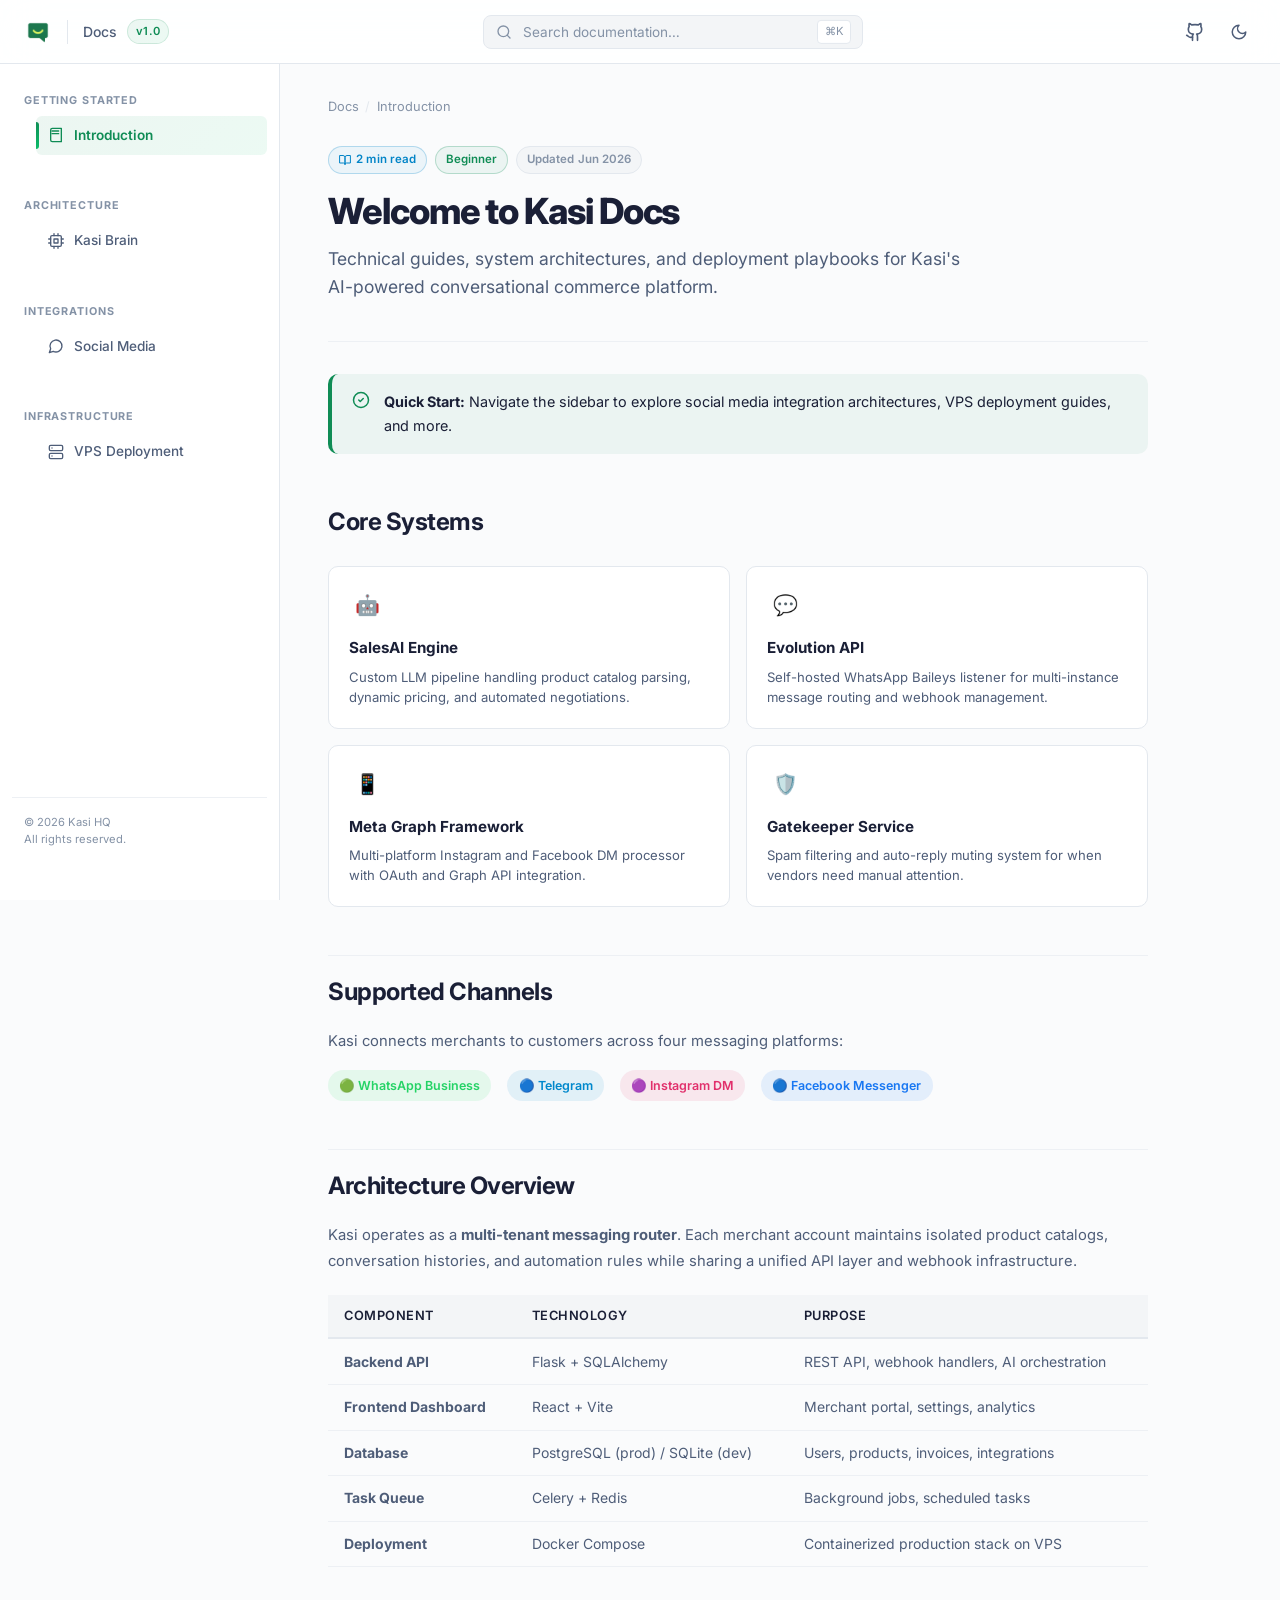
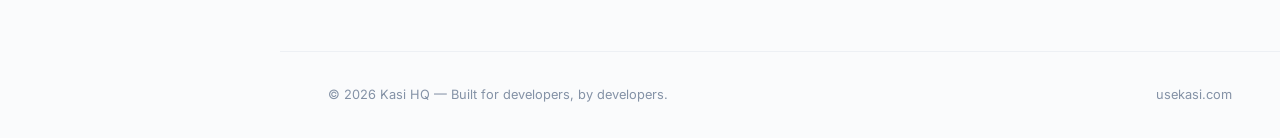
==== commit 0491c1af: "updates" ====
--- a/index.html
+++ b/index.html
@@ -80,6 +80,29 @@
       </div>
 
       <div class="sidebar-section">
+        <div class="sidebar-section-title">Architecture</div>
+        <ul class="menu-list">
+          <li>
+            <a class="menu-item-link" data-target="kasi-brain">
+              <svg xmlns="http://www.w3.org/2000/svg" width="16" height="16" viewBox="0 0 24 24" fill="none" stroke="currentColor" stroke-width="2" stroke-linecap="round" stroke-linejoin="round">
+                <rect x="4" y="4" width="16" height="16" rx="2" ry="2"/>
+                <rect x="9" y="9" width="6" height="6"/>
+                <line x1="9" y1="1" x2="9" y2="4"/>
+                <line x1="15" y1="1" x2="15" y2="4"/>
+                <line x1="9" y1="20" x2="9" y2="23"/>
+                <line x1="15" y1="20" x2="15" y2="23"/>
+                <line x1="20" y1="9" x2="23" y2="9"/>
+                <line x1="20" y1="15" x2="23" y2="15"/>
+                <line x1="1" y1="9" x2="4" y2="9"/>
+                <line x1="1" y1="15" x2="4" y2="15"/>
+              </svg>
+              <span>Kasi Brain</span>
+            </a>
+          </li>
+        </ul>
+      </div>
+
+      <div class="sidebar-section">
         <div class="sidebar-section-title">Integrations</div>
         <ul class="menu-list">
           <li>
@@ -552,6 +575,190 @@
       </article>
 
       <!-- ===============================  -->
+      <!-- ARTICLE: Kasi Brain (Architecture)-->
+      <!-- ===============================  -->
+      <article id="kasi-brain" class="doc-article">
+        <div class="article-header">
+          <div class="article-badges">
+            <span class="article-badge badge-reading">
+              <svg xmlns="http://www.w3.org/2000/svg" width="12" height="12" viewBox="0 0 24 24" fill="none" stroke="currentColor" stroke-width="2" stroke-linecap="round" stroke-linejoin="round"><path d="M2 3h6a4 4 0 0 1 4 4v14a3 3 0 0 0-3-3H2z"/><path d="M22 3h-6a4 4 0 0 0-4 4v14a3 3 0 0 1 3-3h7z"/></svg>
+              10 min read
+            </span>
+            <span class="article-badge badge-level-intermediate">Intermediate</span>
+            <span class="article-badge badge-updated">Updated Jun 2026</span>
+          </div>
+          <h1>How Kasi Brain Works</h1>
+          <p class="article-description">Understand the inner workings of Kasi's AI sales brain, orchestrator flow, the 4-zone negotiation algorithm, and pre-payment logistics check.</p>
+        </div>
+
+        <h2>1. High-Level Architecture &amp; Message Lifecycle</h2>
+        <p>Kasi processes customer inquiries through a pipeline designed to reduce API query costs, maintain strict catalog truthfulness, and automate negotiation and billing. The process starts when a message is received via a webhook and ends when an invoice, booking, or contextual response is dispatched back to the customer.</p>
+        
+        <div style="text-align: center; margin: 2rem 0; padding: 1.5rem; background: var(--bg-hover); border: 1px solid var(--border-color); border-radius: 12px;">
+          <img src="kasi-brain-flow.png" alt="Kasi Brain Message Flow" style="max-width: 100%; height: auto; border-radius: 8px; box-shadow: var(--shadow-md);">
+          <p style="font-size: 0.85rem; color: var(--text-muted); margin-top: 1rem; font-style: italic;">Figure 1: Kasi end-to-end messaging pipeline and system lifecycle.</p>
+        </div>
+
+        <p>The messaging pipeline is divided into five stages:</p>
+        <ol>
+          <li><strong>Message Ingress:</strong> Webhooks on channels like WhatsApp (Evolution API), Telegram, Instagram DM, and Facebook Messenger receive messages and route them to <code>POST /api/&lt;platform&gt;/webhook</code>.</li>
+          <li><strong>Gatekeeping:</strong> The message passes through <code>GatekeeperService</code> to filter out noise, group chats, and check if the vendor has muted Kasi. It also scans for safety/conflict keywords (e.g. disputes or human handoff) and flags matching conversations as "Requires Attention".</li>
+          <li><strong>Context Synthesis:</strong> <code>SalesAI</code> compiles the vendor's catalog, checks the Redis cache, queries past customer purchase history (lifetime orders, lifetime spend, past items), and fetches persistent conversation history.</li>
+          <li><strong>AI Reasoning (The "Thinker"):</strong> The compiled context is handed over to the LLM (primary Groq Llama 3.3 or failover OpenAI GPT-4o) which processes the system prompts and returns structured JSON containing classification, negotiation parameters, and response text.</li>
+          <li><strong>Fulfillment &amp; Response:</strong> <code>SalesAI</code> decodes the JSON, handles stock deductibles, updates the database, creates temporary invoices or bookings, checks logistics rider availability, and sends the final response text alongside media files or Paystack payment links.</li>
+        </ol>
+
+        <hr>
+
+        <h2>2. Core Components</h2>
+        <p>Kasi's backend leverages specialized modules in <code>backend/app/services/</code> to orchestrate conversations:</p>
+
+        <h3>🛡️ GatekeeperService (<code>gatekeeper_service.py</code>) — The Bouncer</h3>
+        <p>Running LLM calls for every "ok", "lol", or meme is expensive. The Gatekeeper acts as a cost-saving and safety shield before the AI is invoked.</p>
+        <ul>
+          <li><strong>JID Filtering:</strong> Automatically discards WhatsApp group messages (<code>@g.us</code>), broadcasts (<code>@broadcast</code>), and system messages on Facebook/Instagram.</li>
+          <li><strong>State Checking:</strong> Checks if the merchant has toggled automation off globally (<code>is_automated = False</code>) or if the specific conversation has been muted by the merchant.</li>
+          <li><strong>Keyword Intent Classification:</strong> Uses Regex to scan for commercial keywords (pricing, stock, delivery, pidgin terms like <em>"how much na"</em>) and casual greetings. If a message contains personal keywords (school, family, coding) but no commercial intent, it is blocked to save computing costs.</li>
+          <li><strong>Safety &amp; Conflict Escalation:</strong> Scans for handoff requests (<em>"speak to human"</em>, <em>"talk to manager"</em>) and disputes (<em>"wrong order"</em>, <em>"refund"</em>, <em>"payment dispute"</em>). If found, it flags the chat as <code>Requires Attention</code>, triggers a vendor notification, and calls Groq to generate a <strong>Smart Summary</strong> to help the merchant intervene immediately.</li>
+        </ul>
+
+        <h3>🤖 SalesAI (<code>sales_ai.py</code>) — The Store Manager</h3>
+        <p>SalesAI is the central coordinator. It does not generate text replies itself; instead, it coordinates data retrieval, invokes the AI models, parses the response JSON, and triggers database operations.</p>
+        <ul>
+          <li><strong>Caching Layer:</strong> Uses Redis cache to retrieve product catalogs and services instantly, minimizing database load.</li>
+          <li><strong>CRM Context Integrations:</strong> Fetches lifetime spent, order count, and past items bought for the customer to populate the prompt context, allowing personalized interaction.</li>
+          <li><strong>Automated Billing &amp; Invoicing:</strong> Creates invoices in the database, locks stock quantity, and generates Paystack links when order conditions are met.</li>
+          <li><strong>Logistics Rider Dispatch:</strong> If a delivery address is provided and the merchant has registered logistics phone numbers, SalesAI sends an automated WhatsApp message via the Evolution API to the riders asking them to confirm the delivery request.</li>
+        </ul>
+
+        <h3>⚡ GroqService (<code>groq_service.py</code>) — The Primary Sales Rep</h3>
+        <p>Groq powers 99% of Kasi's real-time chats. Using Llama 3.3 70B, it operates at speeds up to 100+ tokens/sec, enabling near-instant response times on messaging platforms.</p>
+        <ul>
+          <li><strong>Nigerian Tone &amp; Personality:</strong> Instills Kasi's core personality. Mixes natural Nigerian English with casual Pidgin (e.g. <em>"no wahala"</em>, <em>"sharp sharp"</em>). Instructs Kasi to avoid robotic corporate phrases like "How may I assist you?".</li>
+          <li><strong>Strict Source of Truth:</strong> Forces Kasi to only quote specifications explicitly declared in the database catalog. If a detail is missing, Kasi must politely deflect: <em>"Let me confirm that detail from the owner so I don't give you wrong info..."</em>.</li>
+          <li><strong>JSON Response Enforcement:</strong> Forces the model to output a strict JSON scheme containing intent, clean text, extracted products, bookings, delivery address, and negotiation state.</li>
+        </ul>
+
+        <h3>🧠 OpenAIService (<code>openai_service.py</code>) — The Backup &amp; Vision Expert</h3>
+        <p>OpenAI serves two critical functions in Kasi's architecture:</p>
+        <ul>
+          <li><strong>Automated Failover:</strong> If the Groq API key is exhausted or their services experience downtime, SalesAI automatically downgrades to <code>OpenAIService</code> (using GPT-4o) to ensure conversations never break.</li>
+          <li><strong>Vision Tasks:</strong> When a customer uploads a photo of an item asking <em>"Do you have this?"</em>, <code>OpenAIService</code> processes the image base64, compares it visually against the merchant's catalog descriptions, and identifies the product match.</li>
+        </ul>
+
+        <hr>
+
+        <h2>3. The 3-Tier Negotiation Algorithm</h2>
+        <p>One of Kasi's most advanced features is its automated bargaining engine. Rather than yielding immediately to discounts, Kasi acts like a real Nigerian merchant, using a zone-based decision tree and concession controls.</p>
+
+        <div style="text-align: center; margin: 2rem 0; padding: 1.5rem; background: var(--bg-hover); border: 1px solid var(--border-color); border-radius: 12px;">
+          <img src="kasi-negotiation-zones.png" alt="Kasi 4-Zone Negotiation Tree" style="max-width: 100%; height: auto; border-radius: 8px; box-shadow: var(--shadow-md);">
+          <p style="font-size: 0.85rem; color: var(--text-muted); margin-top: 1rem; font-style: italic;">Figure 2: Zone-based pricing decision tree and bargaining rules.</p>
+        </div>
+
+        <h3>The Three Internal Price Points</h3>
+        <p>Every product/service in the merchant's database has three price variables (hidden from customers):</p>
+        <ol>
+          <li><strong>Starting Price:</strong> The opening public price. Always quoted first.</li>
+          <li><strong>Happy Price:</strong> The target closing price the merchant desires. Kasi attempts to close transactions at or above this line.</li>
+          <li><strong>Last Price:</strong> The absolute floor limit. This is a safety net and is almost never revealed early.</li>
+        </ol>
+
+        <h3>The 4 Negotiation Zones</h3>
+        <table>
+          <thead>
+            <tr>
+              <th>Zone</th>
+              <th>Customer Offer Range</th>
+              <th>Kasi Action / Strategy</th>
+            </tr>
+          </thead>
+          <tbody>
+            <tr>
+              <td><strong>Zone 1</strong></td>
+              <td>Offer &ge; Starting Price</td>
+              <td>Accept immediately and proceed to billing. (If they offer more, do not correct them down!).</td>
+            </tr>
+            <tr>
+              <td><strong>Zone 2</strong></td>
+              <td>Starting Price &gt; Offer &ge; Happy Price</td>
+              <td>Make a small concession toward their offer but stay above Happy Price. Try to close quickly.</td>
+            </tr>
+            <tr>
+              <td><strong>Zone 3</strong></td>
+              <td>Happy Price &gt; Offer &ge; Last Price</td>
+              <td>Slow down negotiation. Hold firm near Happy Price. Highlight quality. Concession drops must decrease in size.</td>
+            </tr>
+            <tr>
+              <td><strong>Zone 4</strong></td>
+              <td>Offer &lt; Last Price</td>
+              <td>Do not follow the customer there. Refuse the price, re-anchor near Last Price, and hold.</td>
+            </tr>
+          </tbody>
+        </table>
+
+        <div class="banner banner-tip">
+          <div class="banner-icon">
+            <svg xmlns="http://www.w3.org/2000/svg" width="18" height="18" viewBox="0 0 24 24" fill="none" stroke="currentColor" stroke-width="2" stroke-linecap="round" stroke-linejoin="round"><path d="M12 22c5.523 0 10-4.477 10-10S17.523 2 12 2 2 6.477 2 12s4.477 10 10 10z"/><path d="m9 12 2 2 4-4"/></svg>
+          </div>
+          <div>
+            <strong>The Concession Rule:</strong> Every price drop offered by Kasi must be smaller than the previous drop (e.g. ₦1,000 drop &rarr; next max ₦500 drop &rarr; next max ₦200 drop &rarr; hold). This stops customers from assuming that persistence always leads to cheaper pricing.
+          </div>
+        </div>
+
+        <h3>Strict Bargaining Guardrails</h3>
+        <ul>
+          <li><strong>Minimum Exchange Rule:</strong> Kasi is barred from reaching the <strong>Last Price</strong> in fewer than <strong>4 chat exchanges</strong>. This ensures bargaining feels natural and limits profit margin losses.</li>
+          <li><strong>Nigerian Commerce Filters:</strong>
+            <ul>
+              <li><strong>Refuse first discount:</strong> Nigerians bargain reflexively. Kasi ignores the first request for a discount, holding the starting price to gauge genuine buyer intent.</li>
+              <li><strong>Ignore fake "Last Price":</strong> If the customer claims an offer is their "last price" but it sits below the Happy Price, Kasi holds its ground and waits for the customer to adjust.</li>
+              <li><strong>Friendly Walk-away:</strong> If a customer stays below the Last Price for 3+ exchanges, Kasi will politely suspend bargaining: <em>"I understand this price doesn't work for you. If you change your mind, let me know - I'll see what I can do."</em> This frequently prompts the customer to re-engage.</li>
+            </ul>
+          </li>
+        </ul>
+
+        <hr>
+
+        <h2>4. Pre-Payment Logistics &amp; Delivery Flow</h2>
+        <p>To avoid invoice discrepancies and manual customer service adjustments, Kasi implements a strict gating sequence for orders:</p>
+
+        <div class="banner banner-warning">
+          <div class="banner-icon">
+            <svg xmlns="http://www.w3.org/2000/svg" width="18" height="18" viewBox="0 0 24 24" fill="none" stroke="currentColor" stroke-width="2" stroke-linecap="round" stroke-linejoin="round"><path d="m21.73 18-8-14a2 2 0 0 0-3.48 0l-8 14A2 2 0 0 0 4 21h16a2 2 0 0 0 1.73-3Z"/><path d="M12 9v4"/><path d="M12 17h.01"/></svg>
+          </div>
+          <div>
+            <strong>Logistics Gating Rule:</strong> Kasi MUST NOT include items in the <code>products</code> JSON array or trigger invoice creation on the initial request. It must resolve delivery vs pickup first.
+          </div>
+        </div>
+
+        <ol>
+          <li><strong>The Purchase Request:</strong> The customer says <em>"I want to order X"</em>.</li>
+          <li><strong>Option Resolution:</strong> Instead of printing an invoice, Kasi asks: <em>"Would you like delivery or pickup?"</em>, setting the JSON intent to <code>delivery_choice</code> and keeping <code>products: []</code> empty.</li>
+          <li><strong>Pickup Resolution:</strong> If the customer chooses pickup, Kasi sets <code>intent: "order"</code>, registers <code>delivery_address: "PICKUP"</code>, and inserts the item alongside a virtual <strong>"Delivery Fee"</strong> product set to <code>₦0</code>. Kasi then shares the vendor's physical address.</li>
+          <li><strong>Delivery Resolution:</strong> If the customer chooses delivery, Kasi requests their address first. Once provided:
+            <ul>
+              <li>It parses the area and matches it against the merchant's <code>delivery_rates</code> in the database.</li>
+              <li>If the location matches, it extracts the custom fee. If it is not listed, it defaults to a standard fee of <strong>₦2,000</strong>.</li>
+              <li>Sets <code>intent: "order"</code>, saves the address in <code>delivery_address</code>, and populates the products array including the virtual <strong>"Delivery Fee"</strong> set to the calculated price.</li>
+            </ul>
+          </li>
+          <li><strong>Invoice Compilation:</strong> SalesAI reads the finalized details, compiles the PDF invoice with the correct taxes and delivery rates, creates the database record, and sends the customer the checkout link.</li>
+        </ol>
+
+        <hr>
+
+        <h2>5. Smart Verification of Payment Claims</h2>
+        <p>Customers often send screenshots or text saying <em>"payment done"</em> or <em>"receipt sent"</em> before the money clears. Kasi is built to handle this securely:</p>
+        <ul>
+          <li><strong>Detection:</strong> If a customer claims they paid, Kasi classifies the intent as <code>payment_confirmation</code>.</li>
+          <li><strong>Zero Trust:</strong> Kasi never confirms a payment has cleared within the chat dialogue. The database invoice status remains <code>Pending</code>.</li>
+          <li><strong>Paystack Webhooks:</strong> Payment verification is handled solely by the backend webhook receiver listening directly to Paystack's server-to-server notifications.</li>
+          <li><strong>Deflection Response:</strong> Kasi replies by stating it is waiting for the secure gateway to clear the transaction: <em>"No problem! I'm waiting for our secure Paystack gateway to clear the transaction. Once confirmed, I'll instantly send a receipt here so we can arrange delivery!"</em>. This prevents manual override attempts or fake receipt scams.</li>
+        </ul>
+      </article>
+
+      <!-- ===============================  -->
       <!-- ADD NEW ARTICLES HERE            -->
       <!-- ===============================  -->
       <!-- 
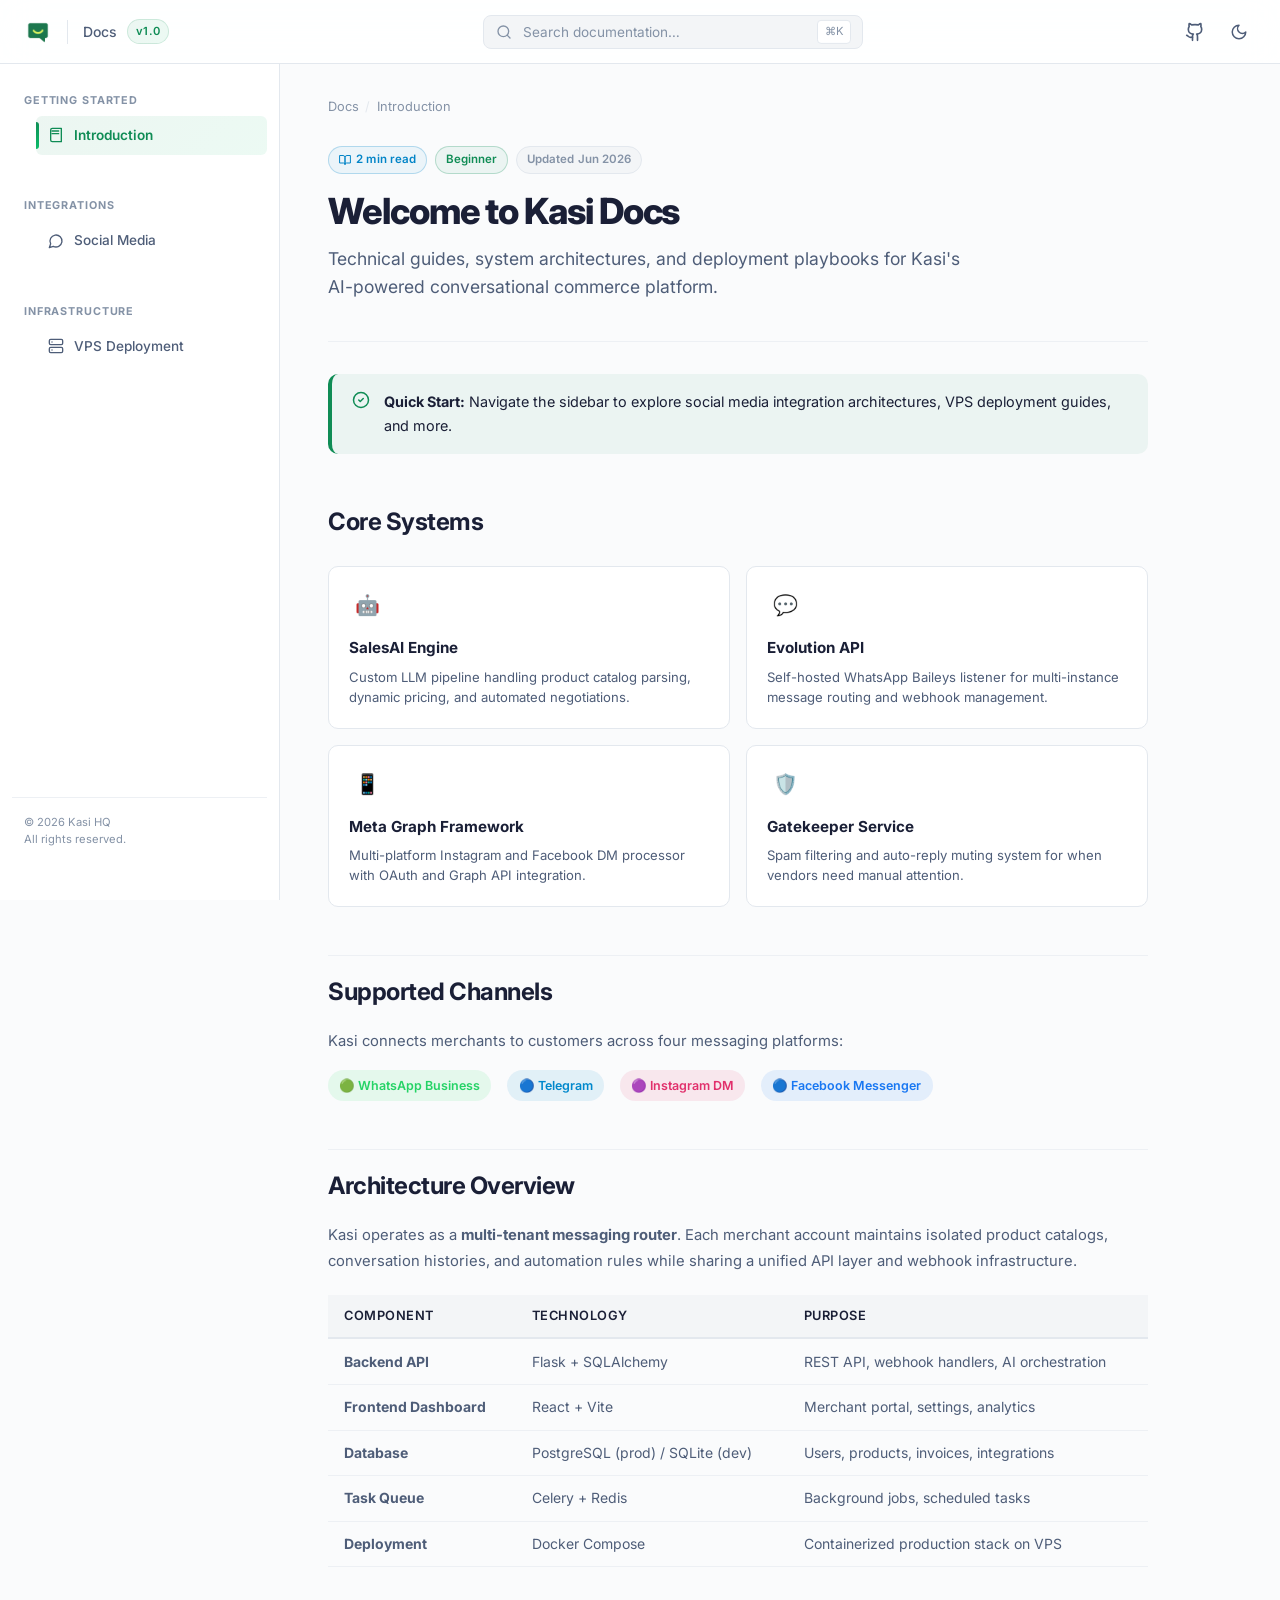
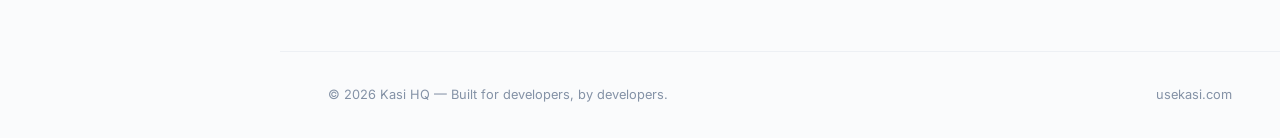
==== commit 3483bf39: "push" ====
--- a/index.html
+++ b/index.html
@@ -74,29 +74,6 @@
                 <path d="M4 19.5v-15A2.5 2.5 0 0 1 6.5 2H20v20H6.5a2.5 2.5 0 0 1-2.5-2.5Z"/><path d="M6 6h10M6 10h10"/>
               </svg>
               <span>Introduction</span>
-            </a>
-          </li>
-        </ul>
-      </div>
-
-      <div class="sidebar-section">
-        <div class="sidebar-section-title">Architecture</div>
-        <ul class="menu-list">
-          <li>
-            <a class="menu-item-link" data-target="kasi-brain">
-              <svg xmlns="http://www.w3.org/2000/svg" width="16" height="16" viewBox="0 0 24 24" fill="none" stroke="currentColor" stroke-width="2" stroke-linecap="round" stroke-linejoin="round">
-                <rect x="4" y="4" width="16" height="16" rx="2" ry="2"/>
-                <rect x="9" y="9" width="6" height="6"/>
-                <line x1="9" y1="1" x2="9" y2="4"/>
-                <line x1="15" y1="1" x2="15" y2="4"/>
-                <line x1="9" y1="20" x2="9" y2="23"/>
-                <line x1="15" y1="20" x2="15" y2="23"/>
-                <line x1="20" y1="9" x2="23" y2="9"/>
-                <line x1="20" y1="15" x2="23" y2="15"/>
-                <line x1="1" y1="9" x2="4" y2="9"/>
-                <line x1="1" y1="15" x2="4" y2="15"/>
-              </svg>
-              <span>Kasi Brain</span>
             </a>
           </li>
         </ul>
@@ -575,190 +552,6 @@
       </article>
 
       <!-- ===============================  -->
-      <!-- ARTICLE: Kasi Brain (Architecture)-->
-      <!-- ===============================  -->
-      <article id="kasi-brain" class="doc-article">
-        <div class="article-header">
-          <div class="article-badges">
-            <span class="article-badge badge-reading">
-              <svg xmlns="http://www.w3.org/2000/svg" width="12" height="12" viewBox="0 0 24 24" fill="none" stroke="currentColor" stroke-width="2" stroke-linecap="round" stroke-linejoin="round"><path d="M2 3h6a4 4 0 0 1 4 4v14a3 3 0 0 0-3-3H2z"/><path d="M22 3h-6a4 4 0 0 0-4 4v14a3 3 0 0 1 3-3h7z"/></svg>
-              10 min read
-            </span>
-            <span class="article-badge badge-level-intermediate">Intermediate</span>
-            <span class="article-badge badge-updated">Updated Jun 2026</span>
-          </div>
-          <h1>How Kasi Brain Works</h1>
-          <p class="article-description">Understand the inner workings of Kasi's AI sales brain, orchestrator flow, the 4-zone negotiation algorithm, and pre-payment logistics check.</p>
-        </div>
-
-        <h2>1. High-Level Architecture &amp; Message Lifecycle</h2>
-        <p>Kasi processes customer inquiries through a pipeline designed to reduce API query costs, maintain strict catalog truthfulness, and automate negotiation and billing. The process starts when a message is received via a webhook and ends when an invoice, booking, or contextual response is dispatched back to the customer.</p>
-        
-        <div style="text-align: center; margin: 2rem 0; padding: 1.5rem; background: var(--bg-hover); border: 1px solid var(--border-color); border-radius: 12px;">
-          <img src="kasi-brain-flow.png" alt="Kasi Brain Message Flow" style="max-width: 100%; height: auto; border-radius: 8px; box-shadow: var(--shadow-md);">
-          <p style="font-size: 0.85rem; color: var(--text-muted); margin-top: 1rem; font-style: italic;">Figure 1: Kasi end-to-end messaging pipeline and system lifecycle.</p>
-        </div>
-
-        <p>The messaging pipeline is divided into five stages:</p>
-        <ol>
-          <li><strong>Message Ingress:</strong> Webhooks on channels like WhatsApp (Evolution API), Telegram, Instagram DM, and Facebook Messenger receive messages and route them to <code>POST /api/&lt;platform&gt;/webhook</code>.</li>
-          <li><strong>Gatekeeping:</strong> The message passes through <code>GatekeeperService</code> to filter out noise, group chats, and check if the vendor has muted Kasi. It also scans for safety/conflict keywords (e.g. disputes or human handoff) and flags matching conversations as "Requires Attention".</li>
-          <li><strong>Context Synthesis:</strong> <code>SalesAI</code> compiles the vendor's catalog, checks the Redis cache, queries past customer purchase history (lifetime orders, lifetime spend, past items), and fetches persistent conversation history.</li>
-          <li><strong>AI Reasoning (The "Thinker"):</strong> The compiled context is handed over to the LLM (primary Groq Llama 3.3 or failover OpenAI GPT-4o) which processes the system prompts and returns structured JSON containing classification, negotiation parameters, and response text.</li>
-          <li><strong>Fulfillment &amp; Response:</strong> <code>SalesAI</code> decodes the JSON, handles stock deductibles, updates the database, creates temporary invoices or bookings, checks logistics rider availability, and sends the final response text alongside media files or Paystack payment links.</li>
-        </ol>
-
-        <hr>
-
-        <h2>2. Core Components</h2>
-        <p>Kasi's backend leverages specialized modules in <code>backend/app/services/</code> to orchestrate conversations:</p>
-
-        <h3>🛡️ GatekeeperService (<code>gatekeeper_service.py</code>) — The Bouncer</h3>
-        <p>Running LLM calls for every "ok", "lol", or meme is expensive. The Gatekeeper acts as a cost-saving and safety shield before the AI is invoked.</p>
-        <ul>
-          <li><strong>JID Filtering:</strong> Automatically discards WhatsApp group messages (<code>@g.us</code>), broadcasts (<code>@broadcast</code>), and system messages on Facebook/Instagram.</li>
-          <li><strong>State Checking:</strong> Checks if the merchant has toggled automation off globally (<code>is_automated = False</code>) or if the specific conversation has been muted by the merchant.</li>
-          <li><strong>Keyword Intent Classification:</strong> Uses Regex to scan for commercial keywords (pricing, stock, delivery, pidgin terms like <em>"how much na"</em>) and casual greetings. If a message contains personal keywords (school, family, coding) but no commercial intent, it is blocked to save computing costs.</li>
-          <li><strong>Safety &amp; Conflict Escalation:</strong> Scans for handoff requests (<em>"speak to human"</em>, <em>"talk to manager"</em>) and disputes (<em>"wrong order"</em>, <em>"refund"</em>, <em>"payment dispute"</em>). If found, it flags the chat as <code>Requires Attention</code>, triggers a vendor notification, and calls Groq to generate a <strong>Smart Summary</strong> to help the merchant intervene immediately.</li>
-        </ul>
-
-        <h3>🤖 SalesAI (<code>sales_ai.py</code>) — The Store Manager</h3>
-        <p>SalesAI is the central coordinator. It does not generate text replies itself; instead, it coordinates data retrieval, invokes the AI models, parses the response JSON, and triggers database operations.</p>
-        <ul>
-          <li><strong>Caching Layer:</strong> Uses Redis cache to retrieve product catalogs and services instantly, minimizing database load.</li>
-          <li><strong>CRM Context Integrations:</strong> Fetches lifetime spent, order count, and past items bought for the customer to populate the prompt context, allowing personalized interaction.</li>
-          <li><strong>Automated Billing &amp; Invoicing:</strong> Creates invoices in the database, locks stock quantity, and generates Paystack links when order conditions are met.</li>
-          <li><strong>Logistics Rider Dispatch:</strong> If a delivery address is provided and the merchant has registered logistics phone numbers, SalesAI sends an automated WhatsApp message via the Evolution API to the riders asking them to confirm the delivery request.</li>
-        </ul>
-
-        <h3>⚡ GroqService (<code>groq_service.py</code>) — The Primary Sales Rep</h3>
-        <p>Groq powers 99% of Kasi's real-time chats. Using Llama 3.3 70B, it operates at speeds up to 100+ tokens/sec, enabling near-instant response times on messaging platforms.</p>
-        <ul>
-          <li><strong>Nigerian Tone &amp; Personality:</strong> Instills Kasi's core personality. Mixes natural Nigerian English with casual Pidgin (e.g. <em>"no wahala"</em>, <em>"sharp sharp"</em>). Instructs Kasi to avoid robotic corporate phrases like "How may I assist you?".</li>
-          <li><strong>Strict Source of Truth:</strong> Forces Kasi to only quote specifications explicitly declared in the database catalog. If a detail is missing, Kasi must politely deflect: <em>"Let me confirm that detail from the owner so I don't give you wrong info..."</em>.</li>
-          <li><strong>JSON Response Enforcement:</strong> Forces the model to output a strict JSON scheme containing intent, clean text, extracted products, bookings, delivery address, and negotiation state.</li>
-        </ul>
-
-        <h3>🧠 OpenAIService (<code>openai_service.py</code>) — The Backup &amp; Vision Expert</h3>
-        <p>OpenAI serves two critical functions in Kasi's architecture:</p>
-        <ul>
-          <li><strong>Automated Failover:</strong> If the Groq API key is exhausted or their services experience downtime, SalesAI automatically downgrades to <code>OpenAIService</code> (using GPT-4o) to ensure conversations never break.</li>
-          <li><strong>Vision Tasks:</strong> When a customer uploads a photo of an item asking <em>"Do you have this?"</em>, <code>OpenAIService</code> processes the image base64, compares it visually against the merchant's catalog descriptions, and identifies the product match.</li>
-        </ul>
-
-        <hr>
-
-        <h2>3. The 3-Tier Negotiation Algorithm</h2>
-        <p>One of Kasi's most advanced features is its automated bargaining engine. Rather than yielding immediately to discounts, Kasi acts like a real Nigerian merchant, using a zone-based decision tree and concession controls.</p>
-
-        <div style="text-align: center; margin: 2rem 0; padding: 1.5rem; background: var(--bg-hover); border: 1px solid var(--border-color); border-radius: 12px;">
-          <img src="kasi-negotiation-zones.png" alt="Kasi 4-Zone Negotiation Tree" style="max-width: 100%; height: auto; border-radius: 8px; box-shadow: var(--shadow-md);">
-          <p style="font-size: 0.85rem; color: var(--text-muted); margin-top: 1rem; font-style: italic;">Figure 2: Zone-based pricing decision tree and bargaining rules.</p>
-        </div>
-
-        <h3>The Three Internal Price Points</h3>
-        <p>Every product/service in the merchant's database has three price variables (hidden from customers):</p>
-        <ol>
-          <li><strong>Starting Price:</strong> The opening public price. Always quoted first.</li>
-          <li><strong>Happy Price:</strong> The target closing price the merchant desires. Kasi attempts to close transactions at or above this line.</li>
-          <li><strong>Last Price:</strong> The absolute floor limit. This is a safety net and is almost never revealed early.</li>
-        </ol>
-
-        <h3>The 4 Negotiation Zones</h3>
-        <table>
-          <thead>
-            <tr>
-              <th>Zone</th>
-              <th>Customer Offer Range</th>
-              <th>Kasi Action / Strategy</th>
-            </tr>
-          </thead>
-          <tbody>
-            <tr>
-              <td><strong>Zone 1</strong></td>
-              <td>Offer &ge; Starting Price</td>
-              <td>Accept immediately and proceed to billing. (If they offer more, do not correct them down!).</td>
-            </tr>
-            <tr>
-              <td><strong>Zone 2</strong></td>
-              <td>Starting Price &gt; Offer &ge; Happy Price</td>
-              <td>Make a small concession toward their offer but stay above Happy Price. Try to close quickly.</td>
-            </tr>
-            <tr>
-              <td><strong>Zone 3</strong></td>
-              <td>Happy Price &gt; Offer &ge; Last Price</td>
-              <td>Slow down negotiation. Hold firm near Happy Price. Highlight quality. Concession drops must decrease in size.</td>
-            </tr>
-            <tr>
-              <td><strong>Zone 4</strong></td>
-              <td>Offer &lt; Last Price</td>
-              <td>Do not follow the customer there. Refuse the price, re-anchor near Last Price, and hold.</td>
-            </tr>
-          </tbody>
-        </table>
-
-        <div class="banner banner-tip">
-          <div class="banner-icon">
-            <svg xmlns="http://www.w3.org/2000/svg" width="18" height="18" viewBox="0 0 24 24" fill="none" stroke="currentColor" stroke-width="2" stroke-linecap="round" stroke-linejoin="round"><path d="M12 22c5.523 0 10-4.477 10-10S17.523 2 12 2 2 6.477 2 12s4.477 10 10 10z"/><path d="m9 12 2 2 4-4"/></svg>
-          </div>
-          <div>
-            <strong>The Concession Rule:</strong> Every price drop offered by Kasi must be smaller than the previous drop (e.g. ₦1,000 drop &rarr; next max ₦500 drop &rarr; next max ₦200 drop &rarr; hold). This stops customers from assuming that persistence always leads to cheaper pricing.
-          </div>
-        </div>
-
-        <h3>Strict Bargaining Guardrails</h3>
-        <ul>
-          <li><strong>Minimum Exchange Rule:</strong> Kasi is barred from reaching the <strong>Last Price</strong> in fewer than <strong>4 chat exchanges</strong>. This ensures bargaining feels natural and limits profit margin losses.</li>
-          <li><strong>Nigerian Commerce Filters:</strong>
-            <ul>
-              <li><strong>Refuse first discount:</strong> Nigerians bargain reflexively. Kasi ignores the first request for a discount, holding the starting price to gauge genuine buyer intent.</li>
-              <li><strong>Ignore fake "Last Price":</strong> If the customer claims an offer is their "last price" but it sits below the Happy Price, Kasi holds its ground and waits for the customer to adjust.</li>
-              <li><strong>Friendly Walk-away:</strong> If a customer stays below the Last Price for 3+ exchanges, Kasi will politely suspend bargaining: <em>"I understand this price doesn't work for you. If you change your mind, let me know - I'll see what I can do."</em> This frequently prompts the customer to re-engage.</li>
-            </ul>
-          </li>
-        </ul>
-
-        <hr>
-
-        <h2>4. Pre-Payment Logistics &amp; Delivery Flow</h2>
-        <p>To avoid invoice discrepancies and manual customer service adjustments, Kasi implements a strict gating sequence for orders:</p>
-
-        <div class="banner banner-warning">
-          <div class="banner-icon">
-            <svg xmlns="http://www.w3.org/2000/svg" width="18" height="18" viewBox="0 0 24 24" fill="none" stroke="currentColor" stroke-width="2" stroke-linecap="round" stroke-linejoin="round"><path d="m21.73 18-8-14a2 2 0 0 0-3.48 0l-8 14A2 2 0 0 0 4 21h16a2 2 0 0 0 1.73-3Z"/><path d="M12 9v4"/><path d="M12 17h.01"/></svg>
-          </div>
-          <div>
-            <strong>Logistics Gating Rule:</strong> Kasi MUST NOT include items in the <code>products</code> JSON array or trigger invoice creation on the initial request. It must resolve delivery vs pickup first.
-          </div>
-        </div>
-
-        <ol>
-          <li><strong>The Purchase Request:</strong> The customer says <em>"I want to order X"</em>.</li>
-          <li><strong>Option Resolution:</strong> Instead of printing an invoice, Kasi asks: <em>"Would you like delivery or pickup?"</em>, setting the JSON intent to <code>delivery_choice</code> and keeping <code>products: []</code> empty.</li>
-          <li><strong>Pickup Resolution:</strong> If the customer chooses pickup, Kasi sets <code>intent: "order"</code>, registers <code>delivery_address: "PICKUP"</code>, and inserts the item alongside a virtual <strong>"Delivery Fee"</strong> product set to <code>₦0</code>. Kasi then shares the vendor's physical address.</li>
-          <li><strong>Delivery Resolution:</strong> If the customer chooses delivery, Kasi requests their address first. Once provided:
-            <ul>
-              <li>It parses the area and matches it against the merchant's <code>delivery_rates</code> in the database.</li>
-              <li>If the location matches, it extracts the custom fee. If it is not listed, it defaults to a standard fee of <strong>₦2,000</strong>.</li>
-              <li>Sets <code>intent: "order"</code>, saves the address in <code>delivery_address</code>, and populates the products array including the virtual <strong>"Delivery Fee"</strong> set to the calculated price.</li>
-            </ul>
-          </li>
-          <li><strong>Invoice Compilation:</strong> SalesAI reads the finalized details, compiles the PDF invoice with the correct taxes and delivery rates, creates the database record, and sends the customer the checkout link.</li>
-        </ol>
-
-        <hr>
-
-        <h2>5. Smart Verification of Payment Claims</h2>
-        <p>Customers often send screenshots or text saying <em>"payment done"</em> or <em>"receipt sent"</em> before the money clears. Kasi is built to handle this securely:</p>
-        <ul>
-          <li><strong>Detection:</strong> If a customer claims they paid, Kasi classifies the intent as <code>payment_confirmation</code>.</li>
-          <li><strong>Zero Trust:</strong> Kasi never confirms a payment has cleared within the chat dialogue. The database invoice status remains <code>Pending</code>.</li>
-          <li><strong>Paystack Webhooks:</strong> Payment verification is handled solely by the backend webhook receiver listening directly to Paystack's server-to-server notifications.</li>
-          <li><strong>Deflection Response:</strong> Kasi replies by stating it is waiting for the secure gateway to clear the transaction: <em>"No problem! I'm waiting for our secure Paystack gateway to clear the transaction. Once confirmed, I'll instantly send a receipt here so we can arrange delivery!"</em>. This prevents manual override attempts or fake receipt scams.</li>
-        </ul>
-      </article>
-
-      <!-- ===============================  -->
       <!-- ADD NEW ARTICLES HERE            -->
       <!-- ===============================  -->
       <!-- 
